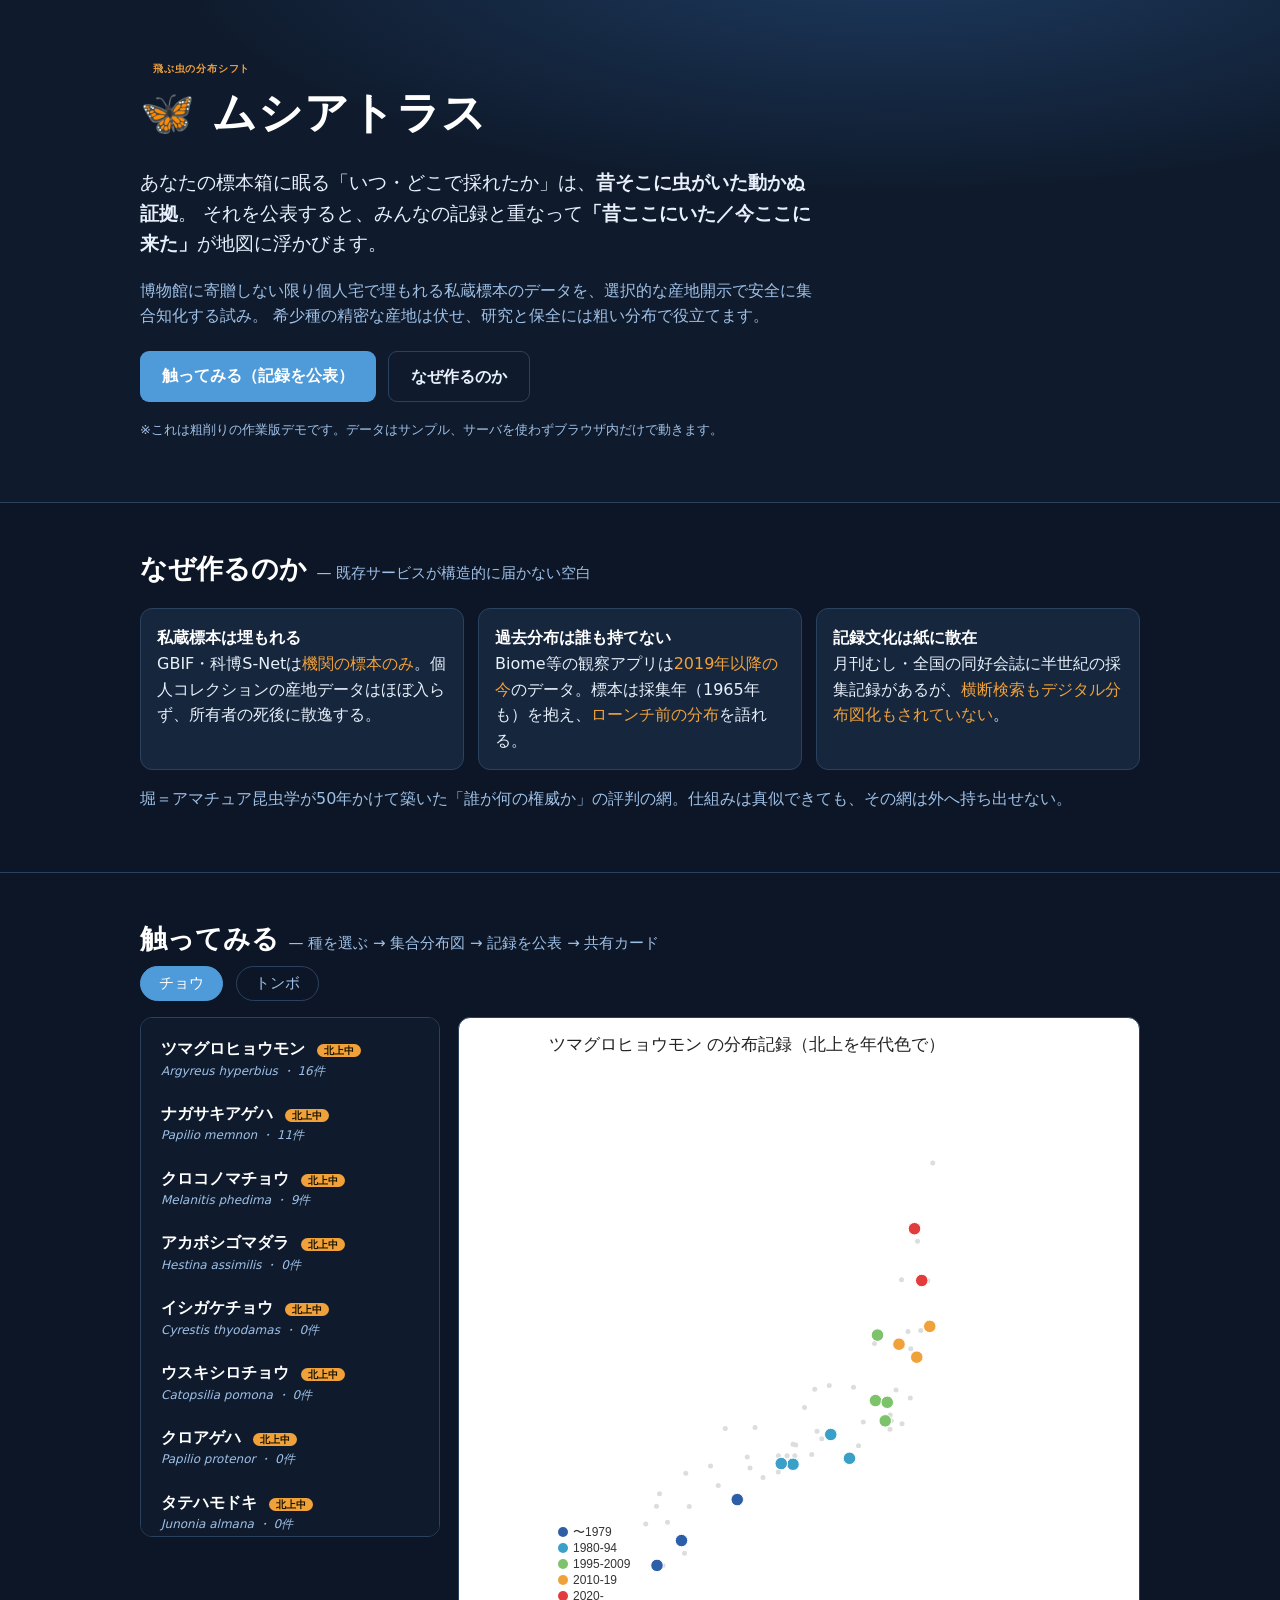
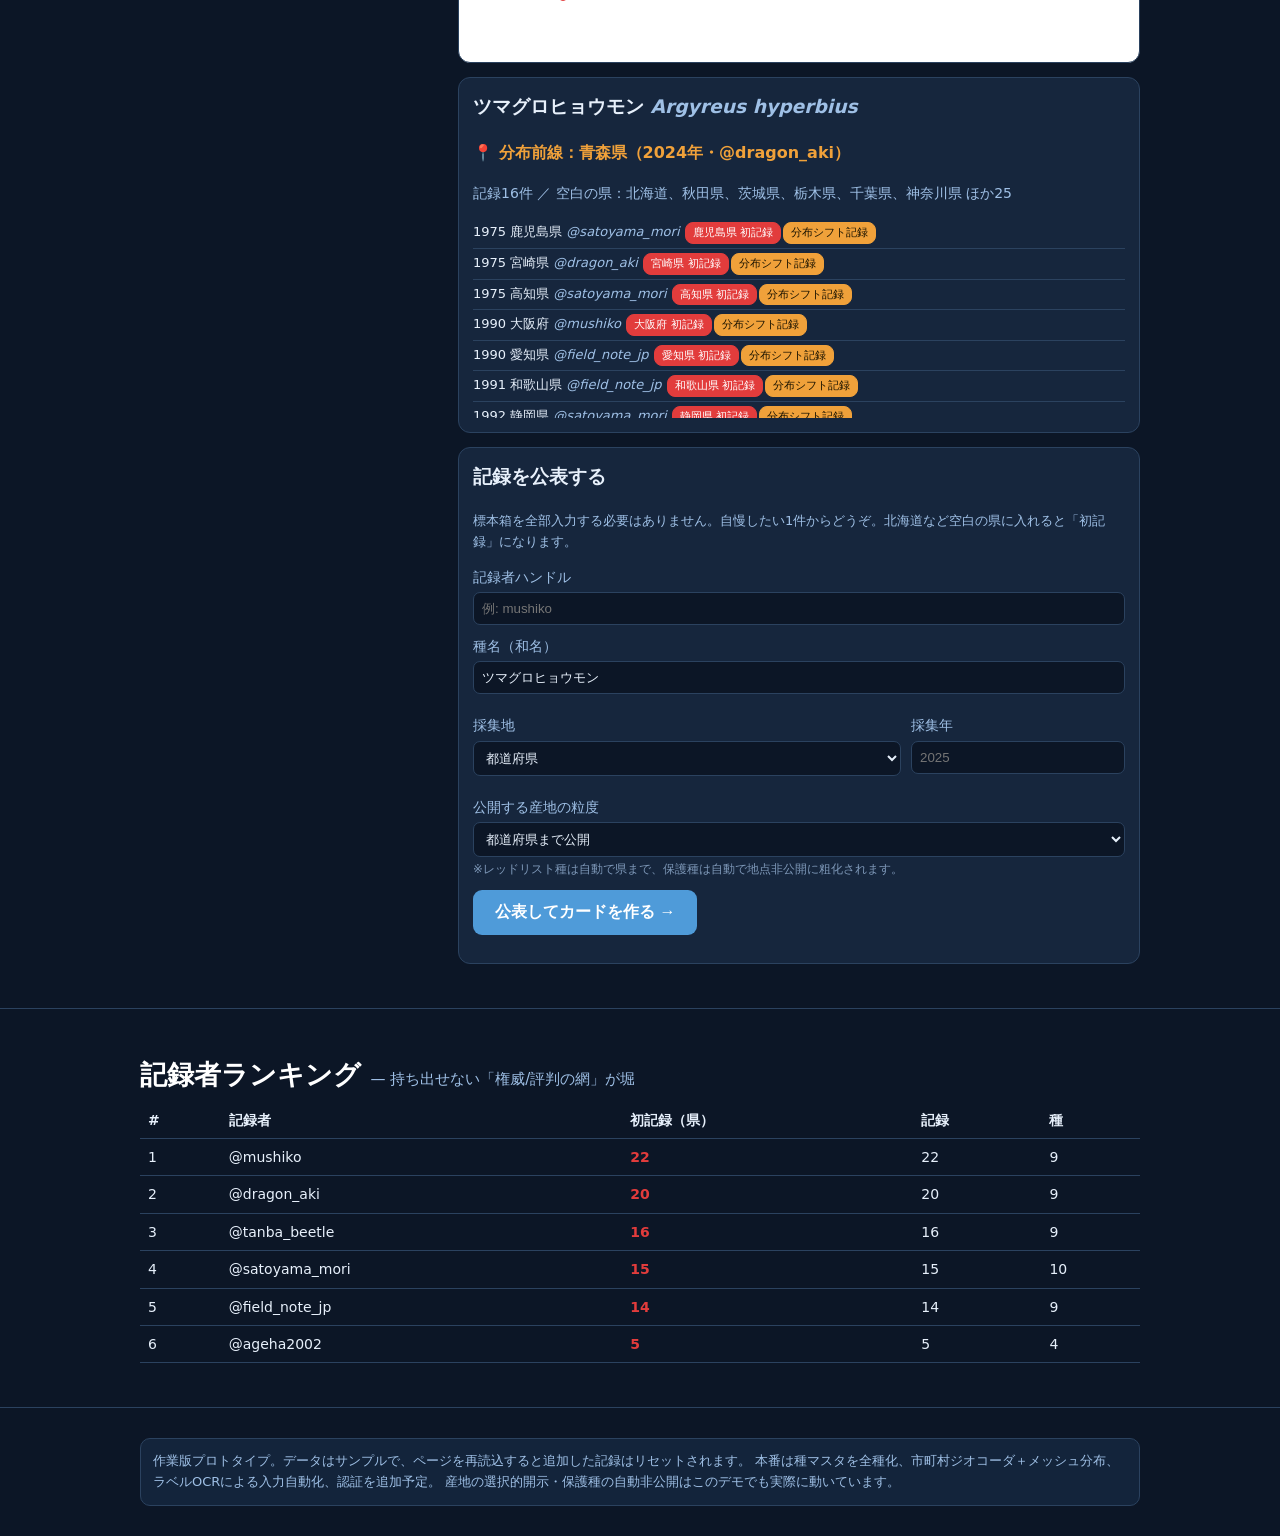
==== index.html @ 9e551f3e "ムシアトラス LP（蝶・トンボ分布シフト集合知）" ====
<!doctype html>
<html lang="ja">
<head>
<meta charset="utf-8">
<meta name="viewport" content="width=device-width, initial-scale=1">
<title>ムシアトラス｜蝶・トンボの分布記録を集合知化（昔ここにいた／今ここに来た）</title>
<meta name="description" content="蝶・トンボの採集記録を公表すると集合分布図に積み上がり「昔ここにいた／今ここに来た」が見える。私蔵標本のダークデータを、産地の選択的開示で安全に集合知化。希少種の精密産地は秘匿、公開は粗座標。">
<meta name="robots" content="index,follow">
<meta name="theme-color" content="#0c1626">

<!-- ▼ デプロイ先URL。GitHub Pages のリポジトリ名に合わせて1か所だけ直す -->
<link rel="canonical" href="https://sato12307.github.io/mushi-atlas/">

<!-- Open Graph（共有カード拡散時のリッチプレビュー＝成長ループの要） -->
<meta property="og:type" content="website">
<meta property="og:locale" content="ja_JP">
<meta property="og:site_name" content="ムシアトラス">
<meta property="og:title" content="ムシアトラス｜あなたの標本が、昔ここにいた証拠になる">
<meta property="og:description" content="蝶・トンボの採集記録を公表→集合分布図に「昔いた／今いる」が見える。私蔵標本のダークデータを選択的産地開示で集合知化。">
<meta property="og:url" content="https://sato12307.github.io/mushi-atlas/">
<meta property="og:image" content="https://sato12307.github.io/mushi-atlas/og.png">
<meta property="og:image:width" content="1200">
<meta property="og:image:height" content="630">

<!-- Twitter Card -->
<meta name="twitter:card" content="summary_large_image">
<meta name="twitter:title" content="ムシアトラス｜あなたの標本が、昔ここにいた証拠になる">
<meta name="twitter:description" content="蝶・トンボの採集記録を公表→集合分布図に「昔いた／今いる」が見える。私蔵標本のダークデータを集合知化。">
<meta name="twitter:image" content="https://sato12307.github.io/mushi-atlas/og.png">

<!-- 構造化データ：WebApplication ＋ Dataset（Google Dataset Search 流入用） -->
<script type="application/ld+json">
{
  "@context": "https://schema.org",
  "@graph": [
    {
      "@type": "WebApplication",
      "name": "ムシアトラス",
      "url": "https://sato12307.github.io/mushi-atlas/",
      "applicationCategory": "EducationalApplication",
      "operatingSystem": "Web",
      "inLanguage": "ja",
      "description": "蝶・トンボの採集記録を公表し集合分布図として集合知化するプラットフォーム。産地の選択的開示に対応。",
      "offers": { "@type": "Offer", "price": "0", "priceCurrency": "JPY" }
    },
    {
      "@type": "Dataset",
      "name": "日本の蝶・トンボ 分布記録（市民・コレクター由来）",
      "description": "アマチュア採集者・コレクターが公表した蝶・トンボの産地付き分布記録。気候変動による分布北上の経年変化を含む。希少種の精密産地は非公開。",
      "keywords": ["昆虫", "蝶", "トンボ", "標本", "分布記録", "生物多様性", "分布北上", "採集記録"],
      "inLanguage": "ja",
      "license": "https://creativecommons.org/licenses/by/4.0/",
      "isAccessibleForFree": true,
      "spatialCoverage": { "@type": "Place", "name": "日本" },
      "creator": { "@type": "Organization", "name": "ムシアトラス" }
    }
  ]
}
</script>

<link rel="stylesheet" href="style.css">
</head>
<body>

<header class="hero">
  <div class="wrap">
    <div class="tag">飛ぶ虫の分布シフト</div>
    <h1>🦋 ムシアトラス</h1>
    <p class="lead">あなたの標本箱に眠る「いつ・どこで採れたか」は、<b>昔そこに虫がいた動かぬ証拠</b>。
       それを公表すると、みんなの記録と重なって<b>「昔ここにいた／今ここに来た」</b>が地図に浮かびます。</p>
    <p class="sub">博物館に寄贈しない限り個人宅で埋もれる私蔵標本のデータを、選択的な産地開示で安全に集合知化する試み。
       希少種の精密な産地は伏せ、研究と保全には粗い分布で役立てます。</p>
    <div class="cta-row">
      <a class="btn" href="#demo">触ってみる（記録を公表）</a>
      <a class="btn ghost" href="#why">なぜ作るのか</a>
    </div>
    <p class="sub" style="margin-top:18px;font-size:13px">※これは粗削りの作業版デモです。データはサンプル、サーバを使わずブラウザ内だけで動きます。</p>
  </div>
</header>

<section id="why">
  <div class="wrap">
    <h2>なぜ作るのか <span class="small">— 既存サービスが構造的に届かない空白</span></h2>
    <div class="cols3">
      <div class="pcard"><b>私蔵標本は埋もれる</b><br>
        GBIF・科博S-Netは<span class="em">機関の標本のみ</span>。個人コレクションの産地データはほぼ入らず、所有者の死後に散逸する。</div>
      <div class="pcard"><b>過去分布は誰も持てない</b><br>
        Biome等の観察アプリは<span class="em">2019年以降の今</span>のデータ。標本は採集年（1965年も）を抱え、<span class="em">ローンチ前の分布</span>を語れる。</div>
      <div class="pcard"><b>記録文化は紙に散在</b><br>
        月刊むし・全国の同好会誌に半世紀の採集記録があるが、<span class="em">横断検索もデジタル分布図化もされていない</span>。</div>
    </div>
    <p class="muted" style="margin-top:16px">堀＝アマチュア昆虫学が50年かけて築いた「誰が何の権威か」の評判の網。仕組みは真似できても、その網は外へ持ち出せない。</p>
  </div>
</section>

<section id="demo">
  <div class="wrap">
    <h2>触ってみる <span class="small">— 種を選ぶ → 集合分布図 → 記録を公表 → 共有カード</span></h2>
    <div class="tabs">
      <button data-g="butterfly" class="on">チョウ</button>
      <button data-g="dragonfly">トンボ</button>
    </div>
    <div class="demo">
      <div class="splist" id="splist"></div>
      <div>
        <div class="mapwrap"><canvas id="map" width="520" height="620"></canvas></div>
        <div class="panel" id="sidepanel"></div>

        <div class="panel">
          <h3 style="margin-top:0">記録を公表する</h3>
          <p class="muted" style="font-size:13px;margin-top:0">標本箱を全部入力する必要はありません。自慢したい1件からどうぞ。北海道など空白の県に入れると「初記録」になります。</p>
          <form class="form" id="pubform">
            <label>記録者ハンドル<input id="f_handle" placeholder="例: mushiko" required></label>
            <label>種名（和名）<input id="f_species" list="f_specieslist" placeholder="種を選択"><datalist id="f_specieslist"></datalist></label>
            <div class="row">
              <label style="flex:2">採集地<select id="f_pref"></select></label>
              <label style="flex:1">採集年<input id="f_year" type="number" placeholder="2025"></label>
            </div>
            <label>公開する産地の粒度
              <select id="f_disc">
                <option value="city">市町村まで公開</option>
                <option value="pref" selected>都道府県まで公開</option>
                <option value="precise">精密まで公開</option>
                <option value="hidden">地点を公開しない</option>
              </select>
              <small>※レッドリスト種は自動で県まで、保護種は自動で地点非公開に粗化されます。</small>
            </label>
            <button class="btn" type="submit">公表してカードを作る →</button>
          </form>
          <div id="cardout"></div>
        </div>
      </div>
    </div>
  </div>
</section>

<section>
  <div class="wrap">
    <h2>記録者ランキング <span class="small">— 持ち出せない「権威/評判の網」が堀</span></h2>
    <table id="leaders"><thead><tr><th>#</th><th>記録者</th><th>初記録（県）</th><th>記録</th><th>種</th></tr></thead><tbody></tbody></table>
  </div>
</section>

<footer>
  <div class="wrap">
    <div class="note">作業版プロトタイプ。データはサンプルで、ページを再読込すると追加した記録はリセットされます。
      本番は種マスタを全種化、市町村ジオコーダ＋メッシュ分布、ラベルOCRによる入力自動化、認証を追加予定。
      産地の選択的開示・保護種の自動非公開はこのデモでも実際に動いています。</div>
  </div>
</footer>

<script src="data.js"></script>
<script src="app.js"></script>
</body>
</html>
---- style.css ----
:root{--bg:#0c1626;--bg2:#0f1b2d;--panel:#16263d;--line:#2b425f;--ink:#e7f0fb;--mut:#9fc0e6;--accent:#4f9bd9;--red:#e23c3c;--shift:#f0a13a;--green:#7cc36b}
*{box-sizing:border-box}
html{scroll-behavior:smooth}
body{margin:0;font-family:"Segoe UI","Yu Gothic UI","Meiryo",system-ui,sans-serif;background:var(--bg);color:var(--ink);line-height:1.6}
a{color:var(--mut)}
.wrap{max-width:1040px;margin:0 auto;padding:0 20px}

/* hero */
.hero{background:radial-gradient(1200px 400px at 70% -10%,#1d3a5f 0%,var(--bg2) 60%);border-bottom:1px solid var(--line);padding:60px 0 48px}
.hero h1{font-size:44px;margin:0 0 6px;color:#fff;letter-spacing:.02em}
.hero .tag{color:var(--shift);font-weight:700;letter-spacing:.08em}
.hero p.lead{font-size:19px;color:var(--ink);max-width:680px}
.hero .sub{color:var(--mut);max-width:680px}
.cta-row{margin-top:22px;display:flex;gap:12px;flex-wrap:wrap}
.btn{display:inline-block;background:var(--accent);color:#fff;padding:12px 22px;border-radius:9px;border:0;font-size:16px;cursor:pointer;text-decoration:none;font-weight:600}
.btn:hover{background:#5fb0f0}
.btn.ghost{background:transparent;border:1px solid var(--line);color:var(--ink)}

section{padding:44px 0;border-bottom:1px solid var(--line)}
h2{font-size:27px;color:#fff;margin:0 0 6px}
h2 .small{font-size:15px;color:var(--mut);font-weight:400}
.muted{color:var(--mut)}
.gaku{font-style:italic;color:var(--mut)}

/* problem cards */
.cols3{display:grid;grid-template-columns:repeat(3,1fr);gap:14px;margin-top:18px}
@media(max-width:760px){.cols3{grid-template-columns:1fr}}
.pcard{background:var(--panel);border:1px solid var(--line);border-radius:12px;padding:16px}
.pcard b{color:#fff}
.pcard .em{color:var(--shift)}

/* demo */
.tabs{margin:6px 0 16px}
.tabs button{background:transparent;border:1px solid var(--line);color:var(--mut);padding:7px 18px;border-radius:20px;margin-right:8px;cursor:pointer;font-size:15px}
.tabs button.on{background:var(--accent);color:#fff;border-color:var(--accent)}
.demo{display:grid;grid-template-columns:300px 1fr;gap:18px}
@media(max-width:860px){.demo{grid-template-columns:1fr}}
.splist{max-height:520px;overflow:auto;border:1px solid var(--line);border-radius:12px;padding:8px;background:var(--bg2)}
.sp{padding:9px 11px;border-radius:9px;cursor:pointer;border:1px solid transparent}
.sp:hover{background:#13243b}
.sp.on{background:#1d3a5a;border-color:var(--accent)}
.sp .n{color:#fff;font-weight:600}
.sp .g{font-size:12px;color:var(--mut);font-style:italic}
.tag{font-size:10px;padding:1px 7px;border-radius:9px;margin-left:6px}
.tag.shift{background:var(--shift);color:#1a1300}
.tag.red{background:#b13;color:#fff}
.tag.prot{background:#7a1020;color:#fff}
.mapwrap{background:#fff;border:1px solid var(--line);border-radius:12px;padding:8px;text-align:center}
canvas#map{width:100%;max-width:520px;height:auto}
.panel{background:var(--panel);border:1px solid var(--line);border-radius:12px;padding:14px;margin-top:14px}
.frontier{color:var(--shift);font-weight:600}
.gap{color:var(--mut);font-size:14px}
.reclist{max-height:200px;overflow:auto;font-size:13px;margin-top:8px}
.reclist div{padding:3px 0;border-bottom:1px solid var(--line)}
.badge{display:inline-block;background:#1d3a5a;border:1px solid var(--line);color:var(--mut);font-size:11px;padding:1px 7px;border-radius:8px;margin:1px}
.badge.first{background:var(--red);color:#fff;border-color:var(--red)}
.badge.shift{background:var(--shift);color:#1a1300;border-color:var(--shift)}

/* form */
.form label{display:block;margin:10px 0;font-size:14px;color:var(--mut)}
.form input,.form select{display:block;width:100%;margin-top:4px;padding:8px;background:#0c1626;border:1px solid var(--line);border-radius:7px;color:var(--ink)}
.form .row{display:flex;gap:10px}
.form small{color:#7e98b8}
#cardout{margin-top:14px;text-align:center}
#cardout canvas{width:100%;max-width:640px;border:1px solid var(--line);border-radius:10px}

/* leaderboard */
table{width:100%;border-collapse:collapse;font-size:14px}
th,td{border-bottom:1px solid var(--line);padding:7px 8px;text-align:left}
.hi{color:var(--red);font-weight:700}
footer{padding:30px 0;color:#6f86a4;font-size:13px}
.note{background:#13243b;border:1px solid var(--line);border-radius:10px;padding:12px;color:var(--mut);font-size:13px}
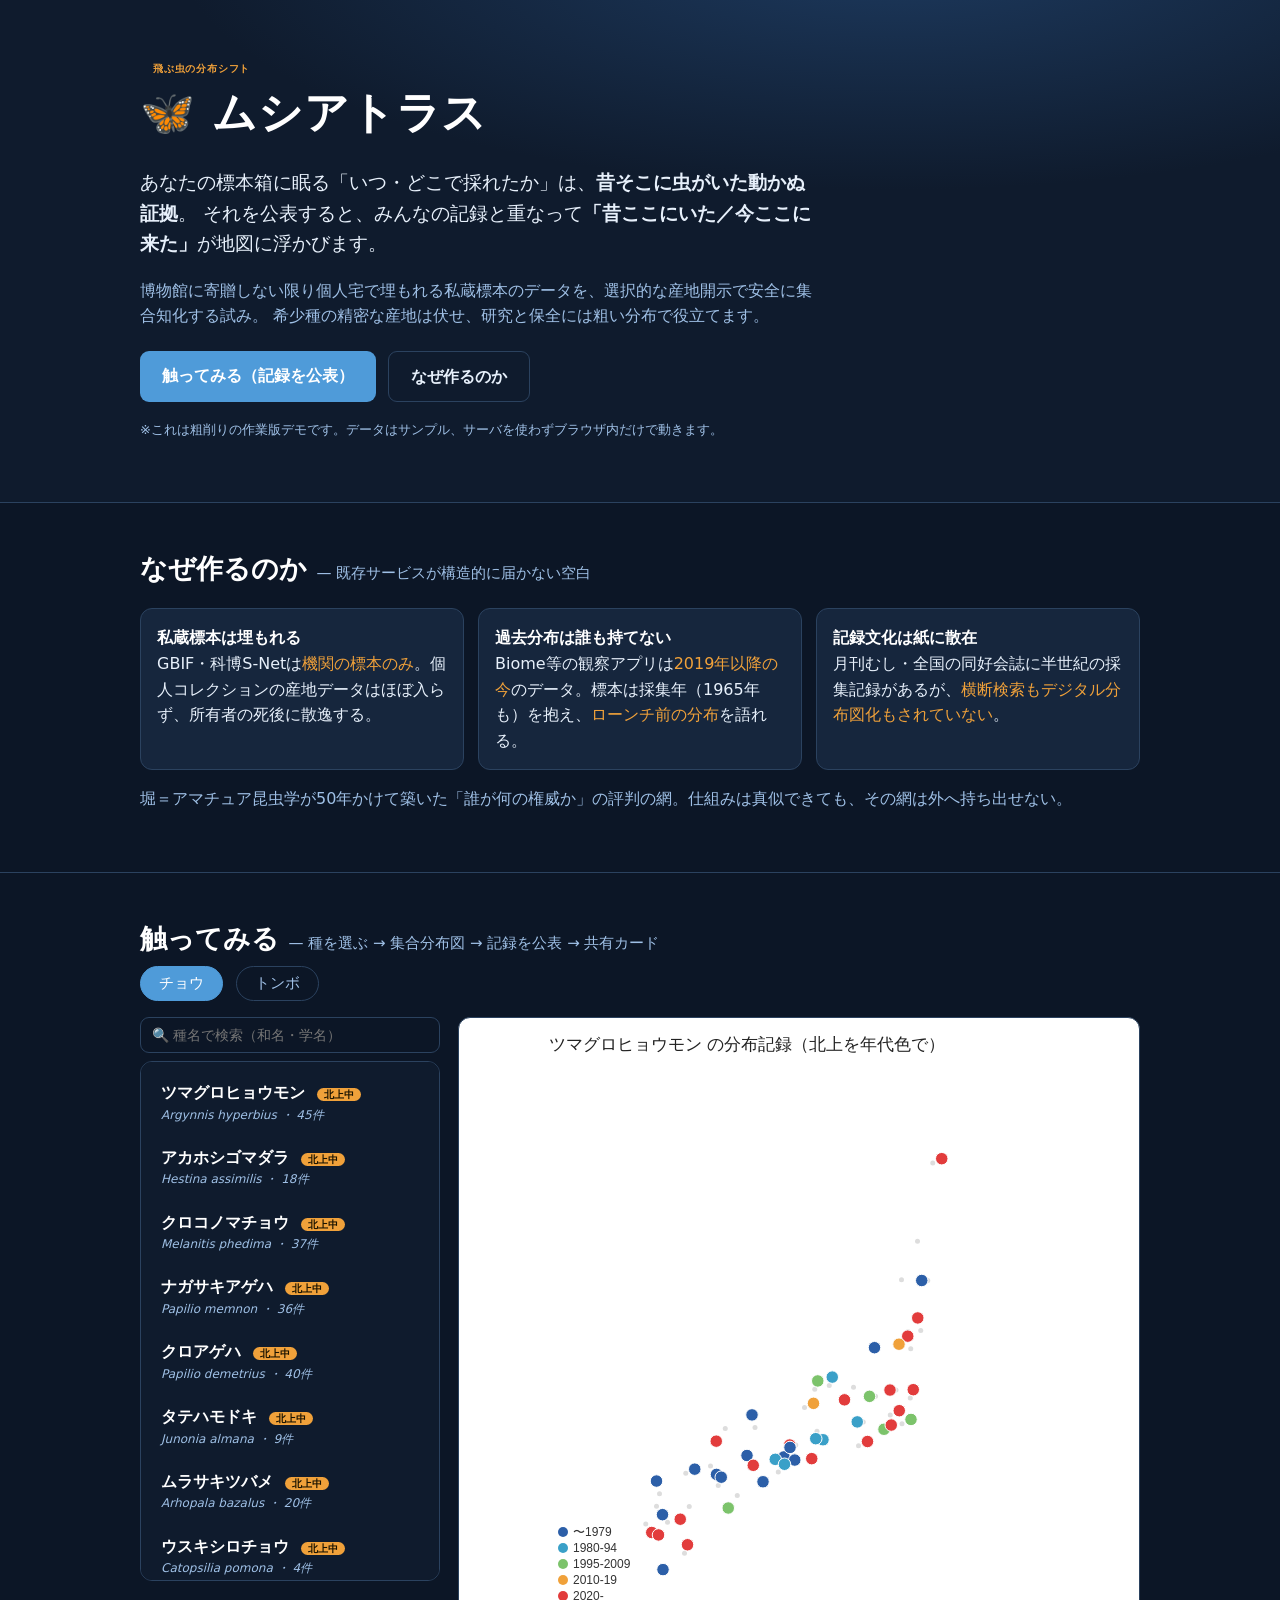
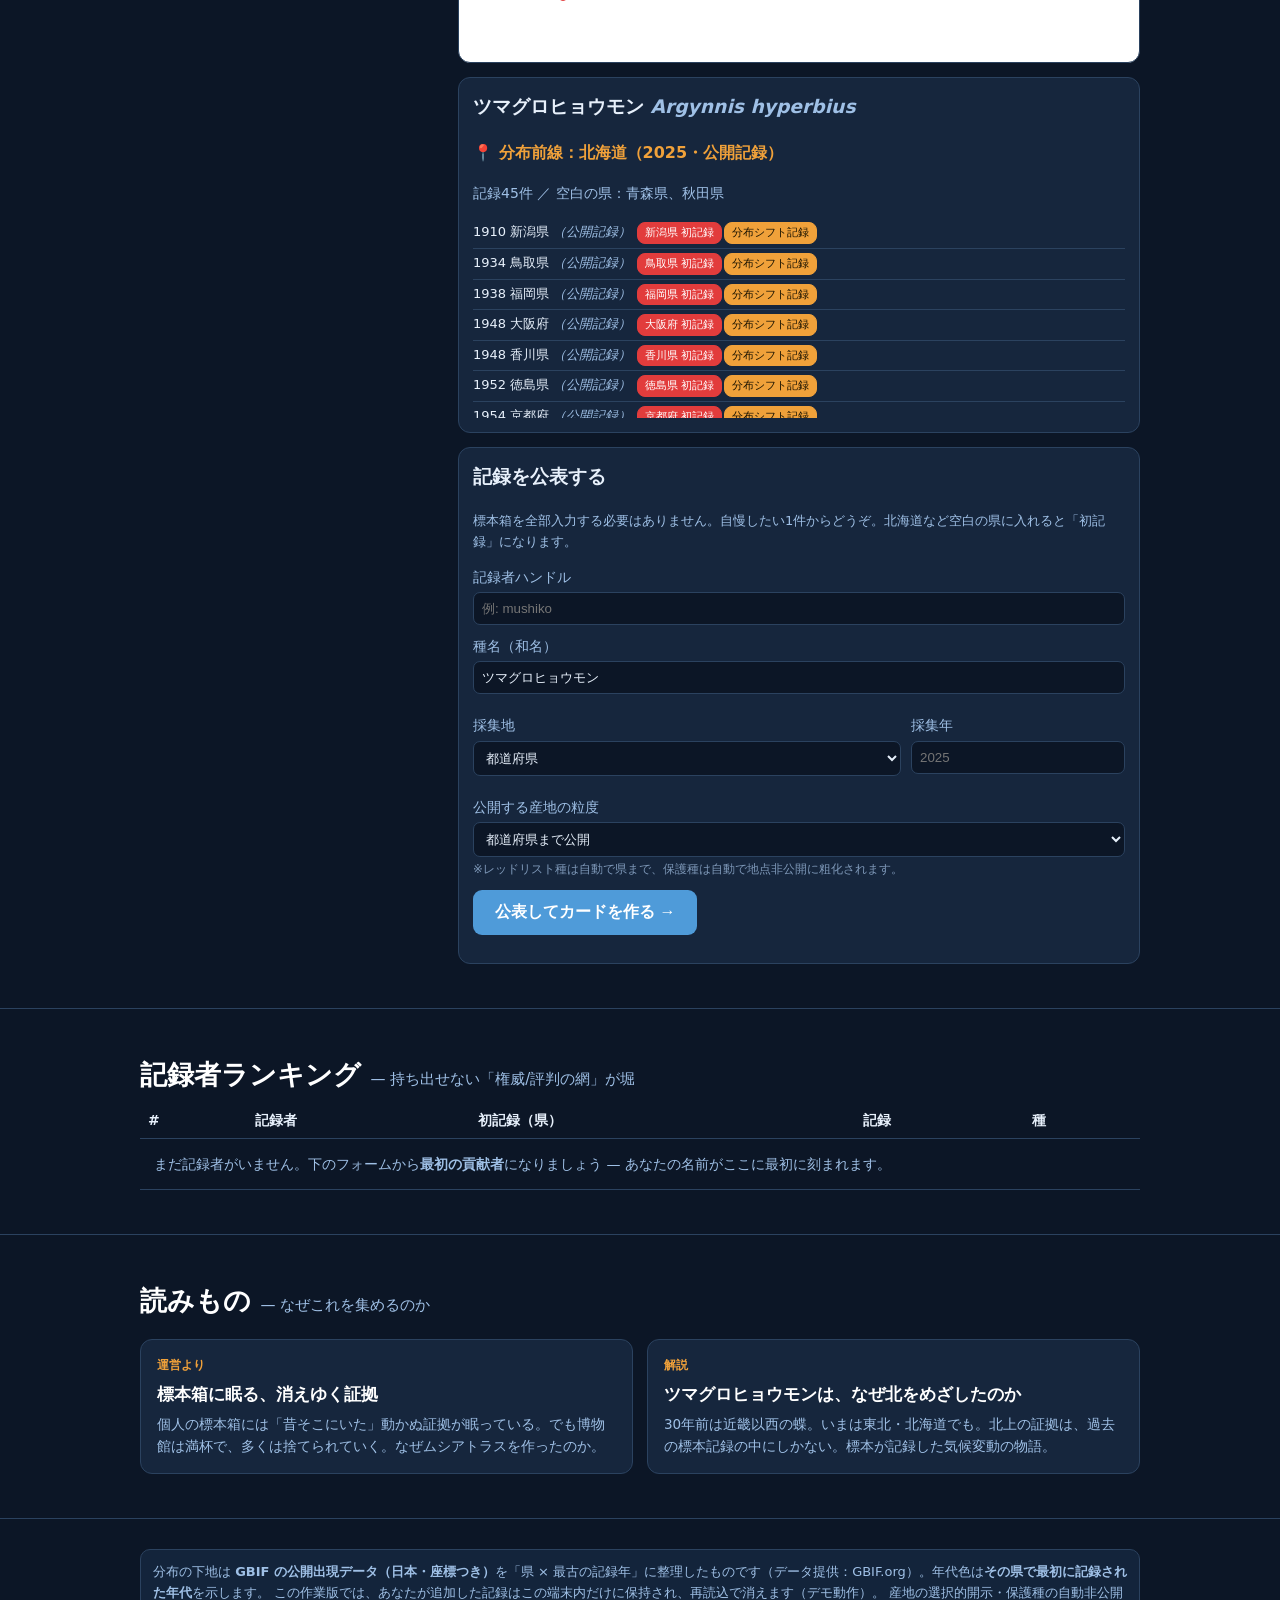
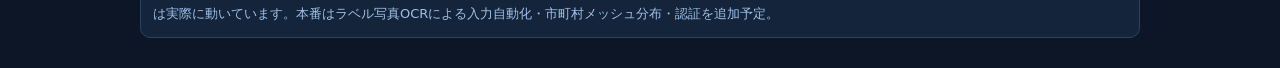
==== commit a75fe71e: "GBIF出現データのベースライン化＋読みもの2本＋種検索・記録者ランキング調整" ====
--- a/index.html
+++ b/index.html
@@ -101,7 +101,10 @@
       <button data-g="dragonfly">トンボ</button>
     </div>
     <div class="demo">
-      <div class="splist" id="splist"></div>
+      <div>
+        <input id="spsearch" class="spsearch" placeholder="🔍 種名で検索（和名・学名）">
+        <div class="splist" id="splist"></div>
+      </div>
       <div>
         <div class="mapwrap"><canvas id="map" width="520" height="620"></canvas></div>
         <div class="panel" id="sidepanel"></div>
@@ -141,11 +144,29 @@
   </div>
 </section>
 
+<section id="yomimono">
+  <div class="wrap">
+    <h2>読みもの <span class="small">— なぜこれを集めるのか</span></h2>
+    <div class="yomi">
+      <a class="ycard" href="yomimono-dark-data.html">
+        <div class="k">運営より</div>
+        <h3>標本箱に眠る、消えゆく証拠</h3>
+        <p>個人の標本箱には「昔そこにいた」動かぬ証拠が眠っている。でも博物館は満杯で、多くは捨てられていく。なぜムシアトラスを作ったのか。</p>
+      </a>
+      <a class="ycard" href="yomimono-tsumaguro.html">
+        <div class="k">解説</div>
+        <h3>ツマグロヒョウモンは、なぜ北をめざしたのか</h3>
+        <p>30年前は近畿以西の蝶。いまは東北・北海道でも。北上の証拠は、過去の標本記録の中にしかない。標本が記録した気候変動の物語。</p>
+      </a>
+    </div>
+  </div>
+</section>
+
 <footer>
   <div class="wrap">
-    <div class="note">作業版プロトタイプ。データはサンプルで、ページを再読込すると追加した記録はリセットされます。
-      本番は種マスタを全種化、市町村ジオコーダ＋メッシュ分布、ラベルOCRによる入力自動化、認証を追加予定。
-      産地の選択的開示・保護種の自動非公開はこのデモでも実際に動いています。</div>
+    <div class="note">分布の下地は <b>GBIF の公開出現データ（日本・座標つき）</b>を「県 × 最古の記録年」に整理したものです（データ提供：GBIF.org）。年代色は<b>その県で最初に記録された年代</b>を示します。
+      この作業版では、あなたが追加した記録はこの端末内だけに保持され、再読込で消えます（デモ動作）。
+      産地の選択的開示・保護種の自動非公開は実際に動いています。本番はラベル写真OCRによる入力自動化・市町村メッシュ分布・認証を追加予定。</div>
   </div>
 </footer>
 
--- a/style.css
+++ b/style.css
@@ -70,3 +70,28 @@
 .hi{color:var(--red);font-weight:700}
 footer{padding:30px 0;color:#6f86a4;font-size:13px}
 .note{background:#13243b;border:1px solid var(--line);border-radius:10px;padding:12px;color:var(--mut);font-size:13px}
+
+/* ---- 読みもの（記事ページ）---- */
+.topbar{background:var(--bg2);border-bottom:1px solid var(--line);padding:12px 0}
+.topbar a{color:var(--mut);text-decoration:none;font-size:14px}
+.topbar a:hover{color:#fff}
+.article{max-width:720px;margin:0 auto;padding:34px 20px 10px}
+.article .kicker{color:var(--shift);font-weight:700;letter-spacing:.08em;font-size:13px}
+.article h1{font-size:32px;line-height:1.35;color:#fff;margin:8px 0 10px}
+.article .meta{color:#6f86a4;font-size:13px;margin-bottom:24px;border-bottom:1px solid var(--line);padding-bottom:16px}
+.article h2{font-size:21px;color:#fff;margin:30px 0 8px;border:0}
+.article p{font-size:16.5px;color:#dbe6f3;margin:14px 0}
+.article blockquote{margin:18px 0;padding:12px 18px;border-left:3px solid var(--shift);background:#13243b;color:#e7f0fb}
+.article .lead{font-size:18px;color:#fff}
+.article .cta{background:var(--panel);border:1px solid var(--line);border-radius:12px;padding:18px;margin:28px 0}
+.article .cta a.btn{margin-top:8px}
+.article .src{color:#6f86a4;font-size:12.5px;margin-top:8px}
+.yomi{display:grid;grid-template-columns:1fr 1fr;gap:14px;margin-top:16px}
+@media(max-width:680px){.yomi{grid-template-columns:1fr}}
+.ycard{display:block;background:var(--panel);border:1px solid var(--line);border-radius:12px;padding:16px;text-decoration:none;color:var(--ink)}
+.ycard:hover{border-color:var(--accent)}
+.ycard .k{color:var(--shift);font-size:12px;font-weight:700}
+.ycard h3{margin:6px 0;color:#fff;font-size:17px}
+.ycard p{color:var(--mut);font-size:13.5px;margin:0}
+
+.spsearch{width:100%;padding:9px 11px;margin-bottom:8px;background:#0c1626;border:1px solid var(--line);border-radius:9px;color:var(--ink);font-size:14px}
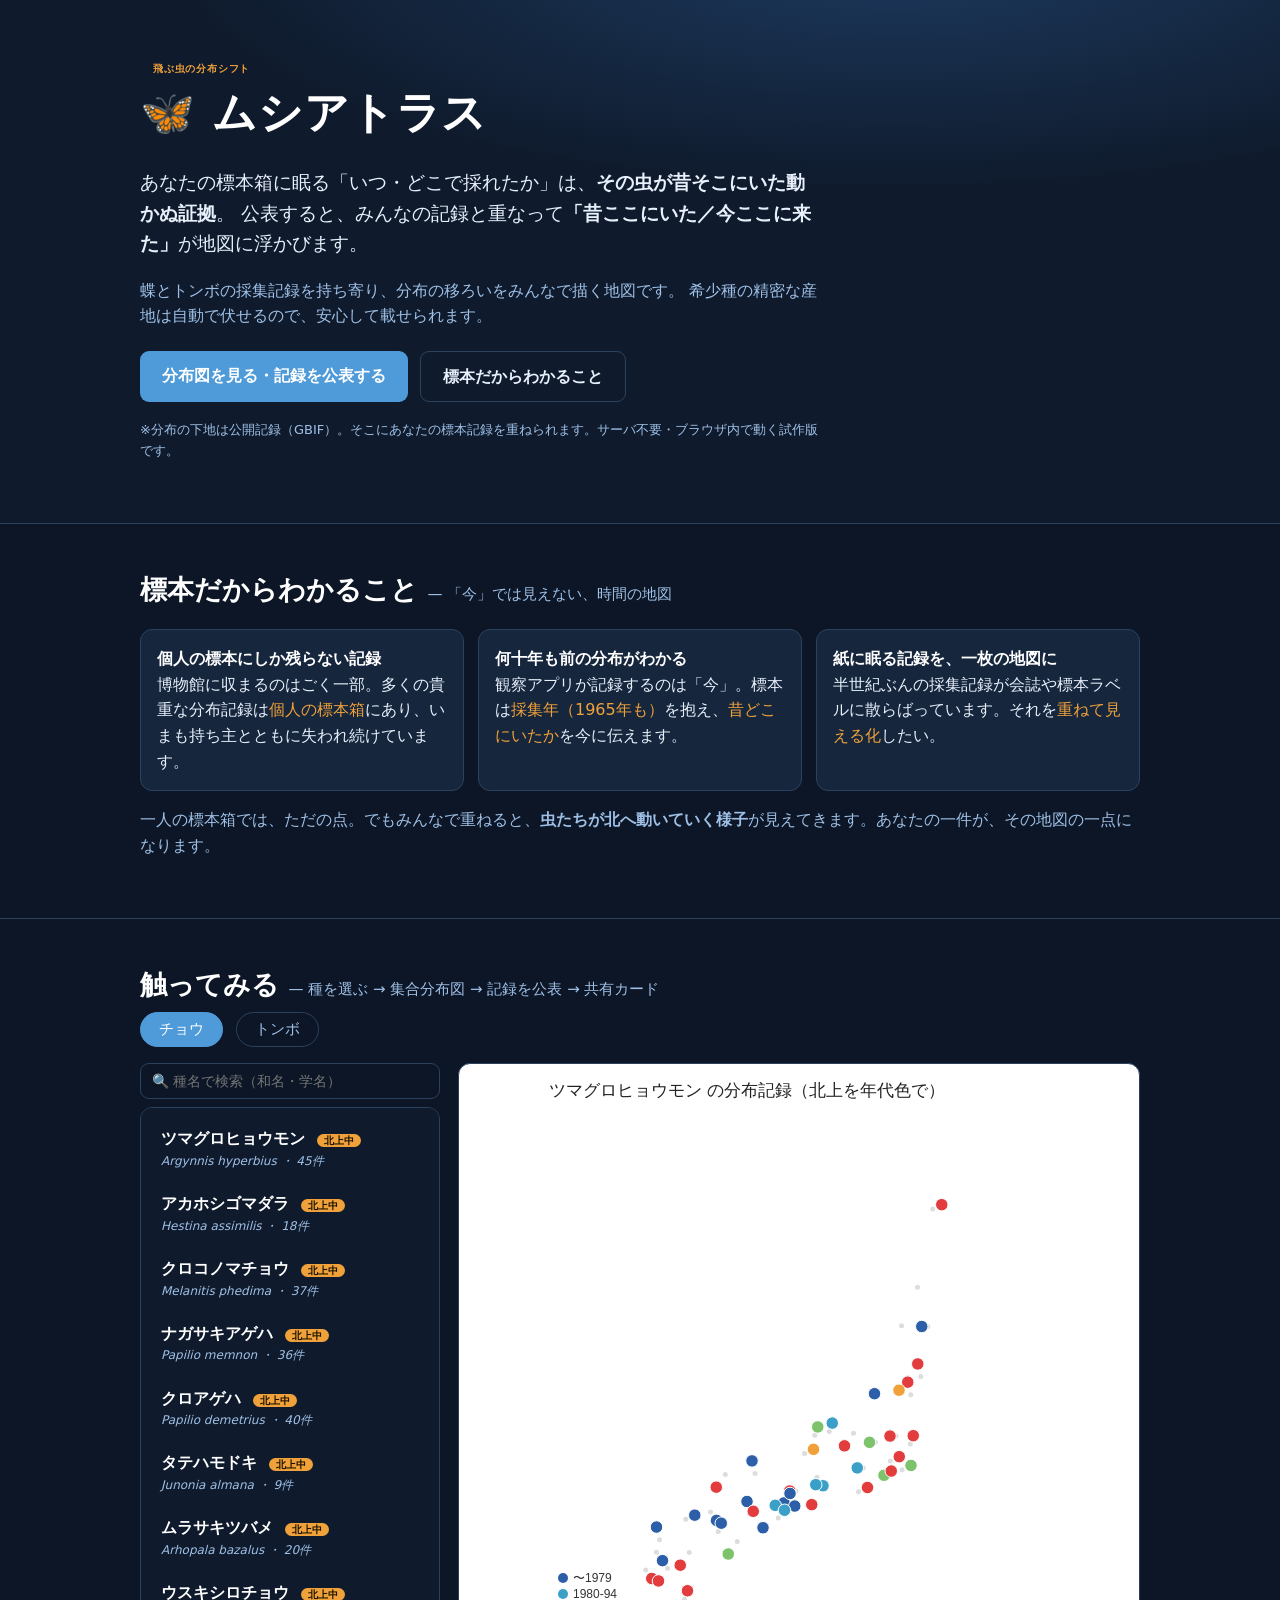
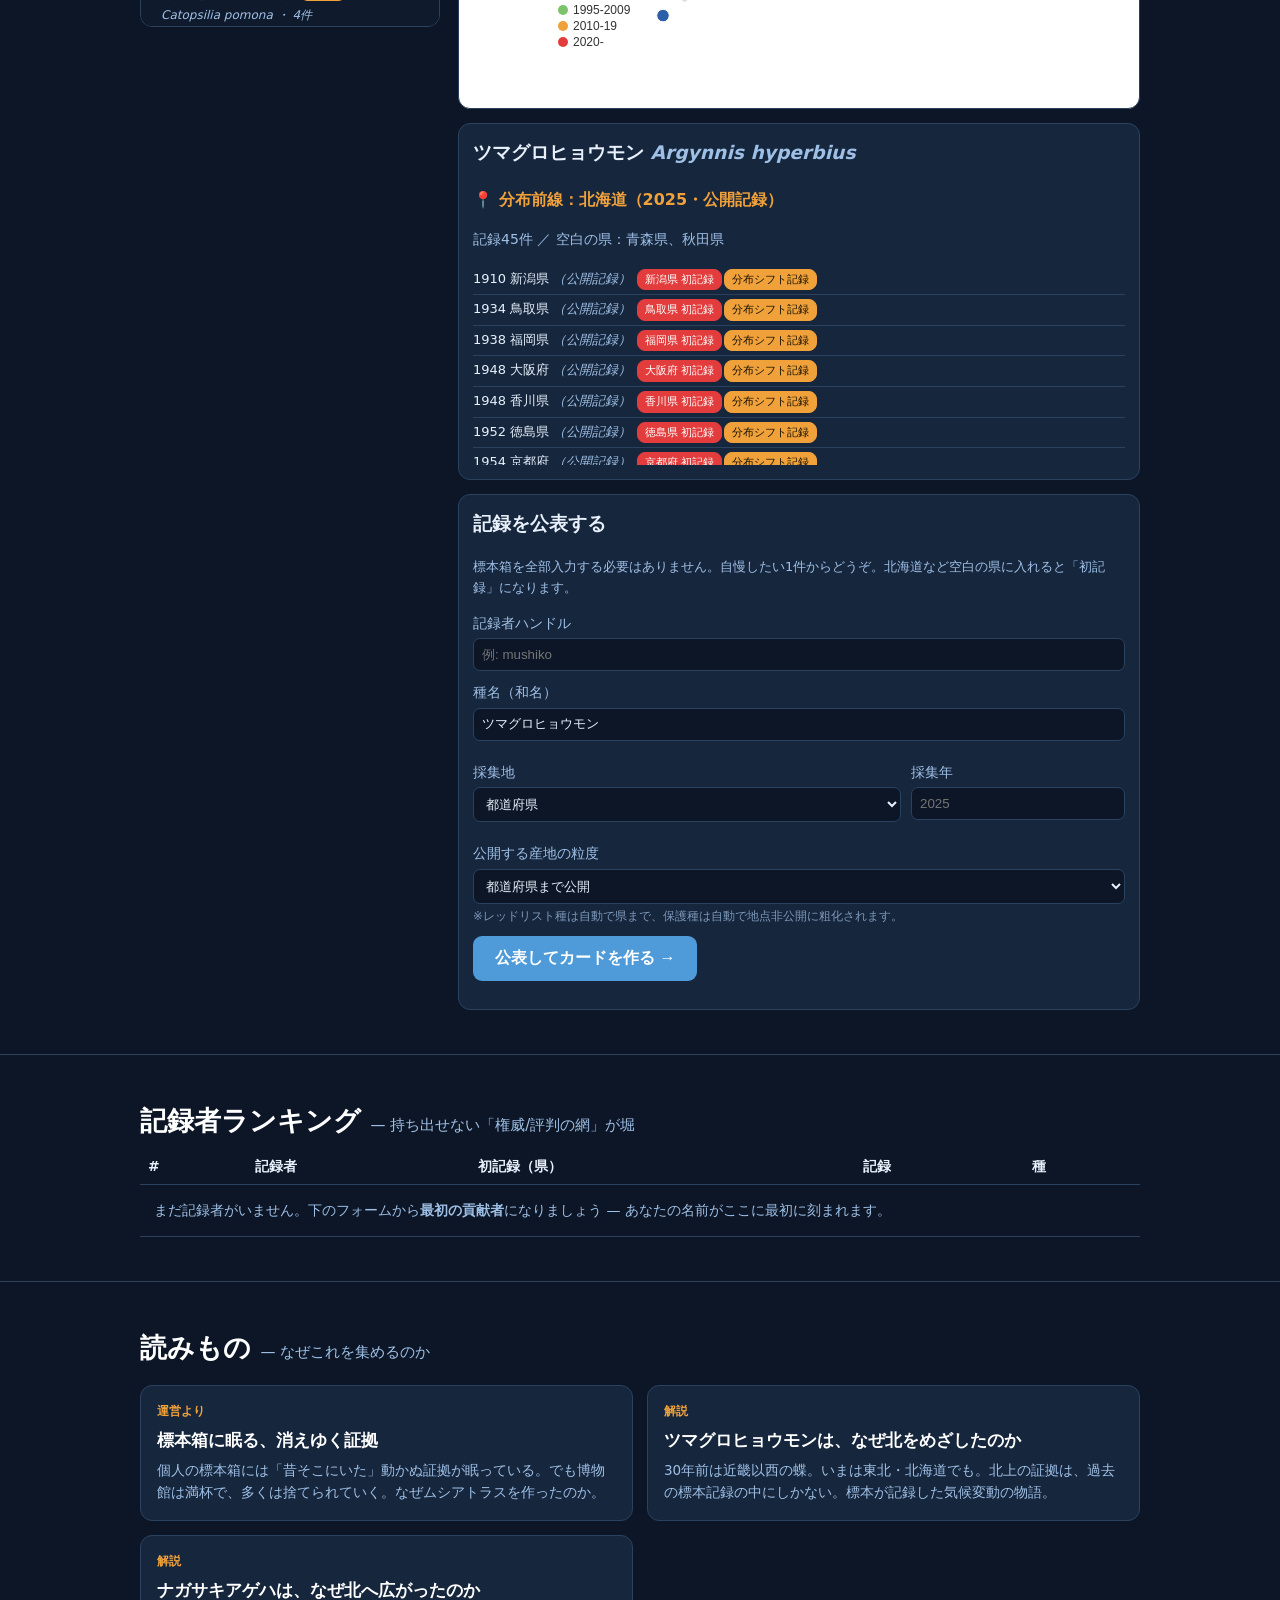
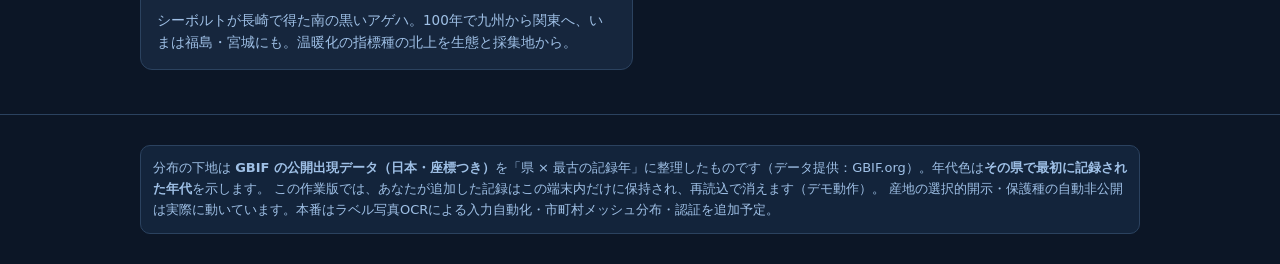
==== commit 4fa41d16: "公開コピーを来訪者向けに刷新（戦略用語を除去）＋ナガサキアゲハ記事追加＋ツマグロ記事を実データで補強" ====
--- a/index.html
+++ b/index.html
@@ -66,30 +66,30 @@
   <div class="wrap">
     <div class="tag">飛ぶ虫の分布シフト</div>
     <h1>🦋 ムシアトラス</h1>
-    <p class="lead">あなたの標本箱に眠る「いつ・どこで採れたか」は、<b>昔そこに虫がいた動かぬ証拠</b>。
-       それを公表すると、みんなの記録と重なって<b>「昔ここにいた／今ここに来た」</b>が地図に浮かびます。</p>
-    <p class="sub">博物館に寄贈しない限り個人宅で埋もれる私蔵標本のデータを、選択的な産地開示で安全に集合知化する試み。
-       希少種の精密な産地は伏せ、研究と保全には粗い分布で役立てます。</p>
+    <p class="lead">あなたの標本箱に眠る「いつ・どこで採れたか」は、<b>その虫が昔そこにいた動かぬ証拠</b>。
+       公表すると、みんなの記録と重なって<b>「昔ここにいた／今ここに来た」</b>が地図に浮かびます。</p>
+    <p class="sub">蝶とトンボの採集記録を持ち寄り、分布の移ろいをみんなで描く地図です。
+       希少種の精密な産地は自動で伏せるので、安心して載せられます。</p>
     <div class="cta-row">
-      <a class="btn" href="#demo">触ってみる（記録を公表）</a>
-      <a class="btn ghost" href="#why">なぜ作るのか</a>
+      <a class="btn" href="#demo">分布図を見る・記録を公表する</a>
+      <a class="btn ghost" href="#why">標本だからわかること</a>
     </div>
-    <p class="sub" style="margin-top:18px;font-size:13px">※これは粗削りの作業版デモです。データはサンプル、サーバを使わずブラウザ内だけで動きます。</p>
+    <p class="sub" style="margin-top:18px;font-size:13px">※分布の下地は公開記録（GBIF）。そこにあなたの標本記録を重ねられます。サーバ不要・ブラウザ内で動く試作版です。</p>
   </div>
 </header>
 
 <section id="why">
   <div class="wrap">
-    <h2>なぜ作るのか <span class="small">— 既存サービスが構造的に届かない空白</span></h2>
+    <h2>標本だからわかること <span class="small">— 「今」では見えない、時間の地図</span></h2>
     <div class="cols3">
-      <div class="pcard"><b>私蔵標本は埋もれる</b><br>
-        GBIF・科博S-Netは<span class="em">機関の標本のみ</span>。個人コレクションの産地データはほぼ入らず、所有者の死後に散逸する。</div>
-      <div class="pcard"><b>過去分布は誰も持てない</b><br>
-        Biome等の観察アプリは<span class="em">2019年以降の今</span>のデータ。標本は採集年（1965年も）を抱え、<span class="em">ローンチ前の分布</span>を語れる。</div>
-      <div class="pcard"><b>記録文化は紙に散在</b><br>
-        月刊むし・全国の同好会誌に半世紀の採集記録があるが、<span class="em">横断検索もデジタル分布図化もされていない</span>。</div>
+      <div class="pcard"><b>個人の標本にしか残らない記録</b><br>
+        博物館に収まるのはごく一部。多くの貴重な分布記録は<span class="em">個人の標本箱</span>にあり、いまも持ち主とともに失われ続けています。</div>
+      <div class="pcard"><b>何十年も前の分布がわかる</b><br>
+        観察アプリが記録するのは「今」。標本は<span class="em">採集年（1965年も）</span>を抱え、<span class="em">昔どこにいたか</span>を今に伝えます。</div>
+      <div class="pcard"><b>紙に眠る記録を、一枚の地図に</b><br>
+        半世紀ぶんの採集記録が会誌や標本ラベルに散らばっています。それを<span class="em">重ねて見える化</span>したい。</div>
     </div>
-    <p class="muted" style="margin-top:16px">堀＝アマチュア昆虫学が50年かけて築いた「誰が何の権威か」の評判の網。仕組みは真似できても、その網は外へ持ち出せない。</p>
+    <p class="muted" style="margin-top:16px">一人の標本箱では、ただの点。でもみんなで重ねると、<b>虫たちが北へ動いていく様子</b>が見えてきます。あなたの一件が、その地図の一点になります。</p>
   </div>
 </section>
 
@@ -158,6 +158,11 @@
         <h3>ツマグロヒョウモンは、なぜ北をめざしたのか</h3>
         <p>30年前は近畿以西の蝶。いまは東北・北海道でも。北上の証拠は、過去の標本記録の中にしかない。標本が記録した気候変動の物語。</p>
       </a>
+      <a class="ycard" href="yomimono-nagasaki.html">
+        <div class="k">解説</div>
+        <h3>ナガサキアゲハは、なぜ北へ広がったのか</h3>
+        <p>シーボルトが長崎で得た南の黒いアゲハ。100年で九州から関東へ、いまは福島・宮城にも。温暖化の指標種の北上を生態と採集地から。</p>
+      </a>
     </div>
   </div>
 </section>
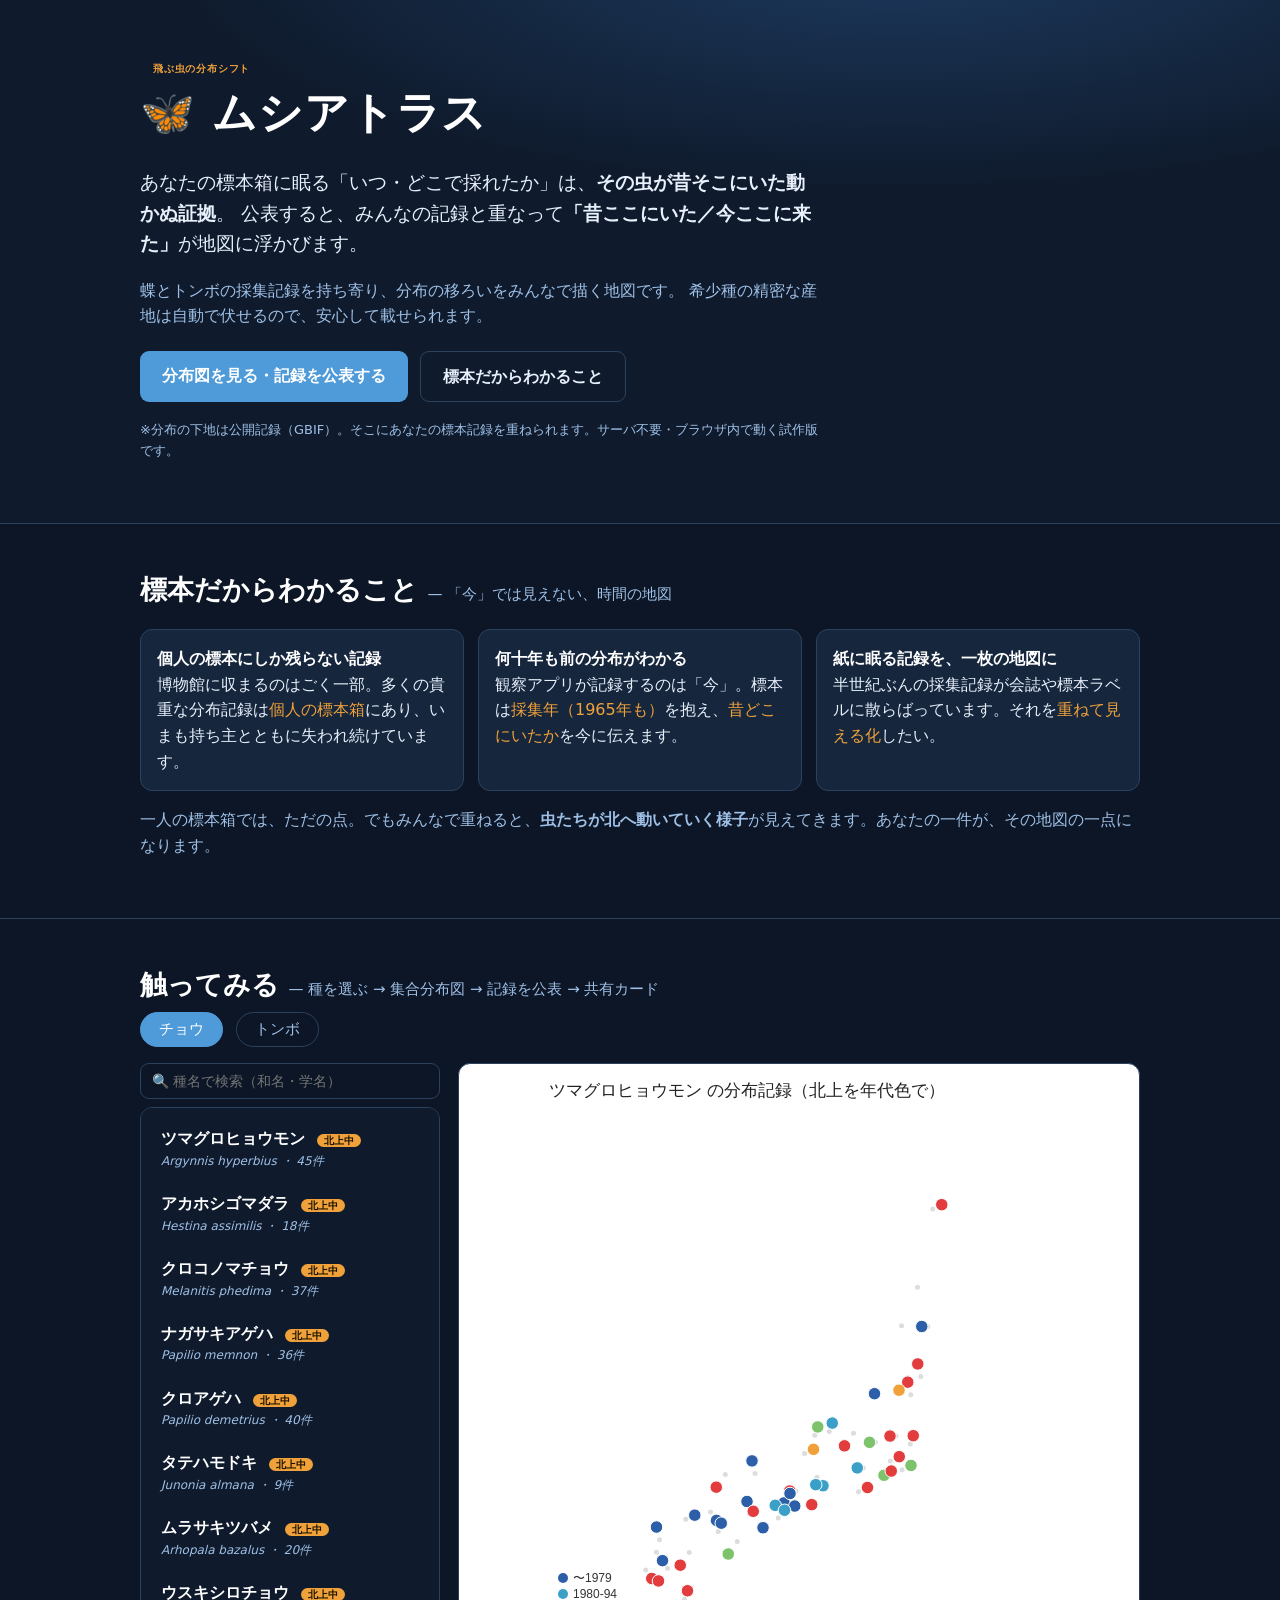
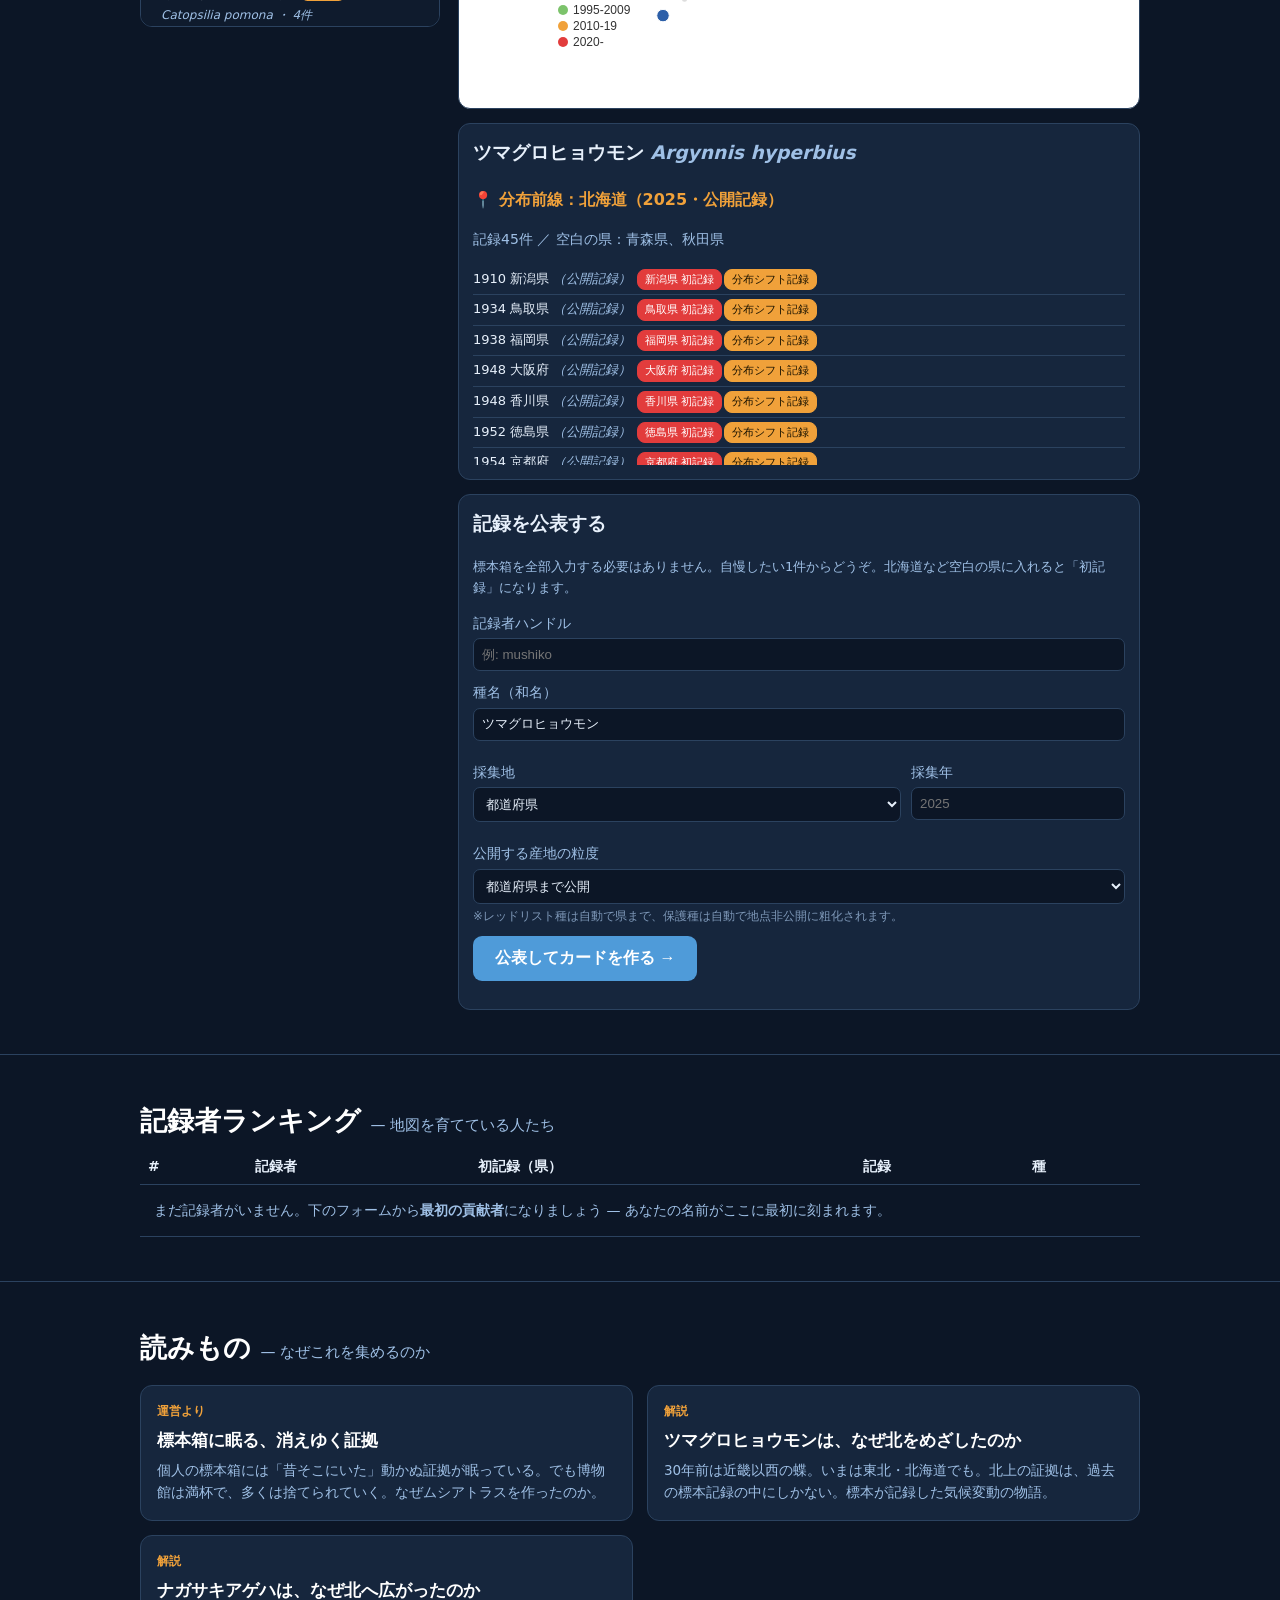
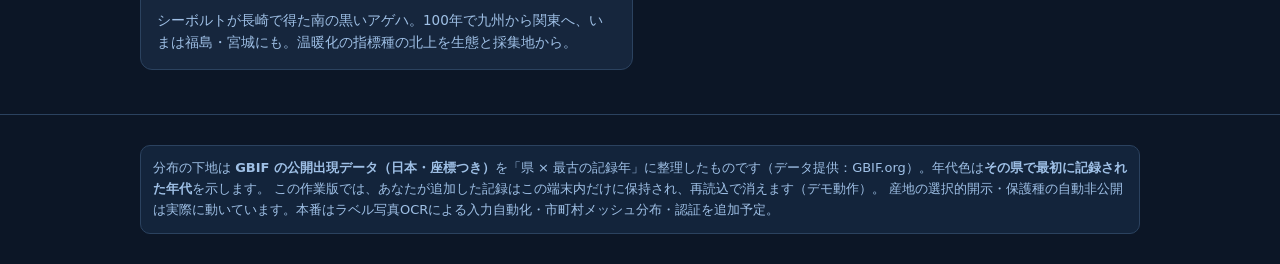
==== commit b82b6fab: "ランキング見出しの戦略用語も来訪者向けに修正" ====
--- a/index.html
+++ b/index.html
@@ -139,7 +139,7 @@
 
 <section>
   <div class="wrap">
-    <h2>記録者ランキング <span class="small">— 持ち出せない「権威/評判の網」が堀</span></h2>
+    <h2>記録者ランキング <span class="small">— 地図を育てている人たち</span></h2>
     <table id="leaders"><thead><tr><th>#</th><th>記録者</th><th>初記録（県）</th><th>記録</th><th>種</th></tr></thead><tbody></tbody></table>
   </div>
 </section>
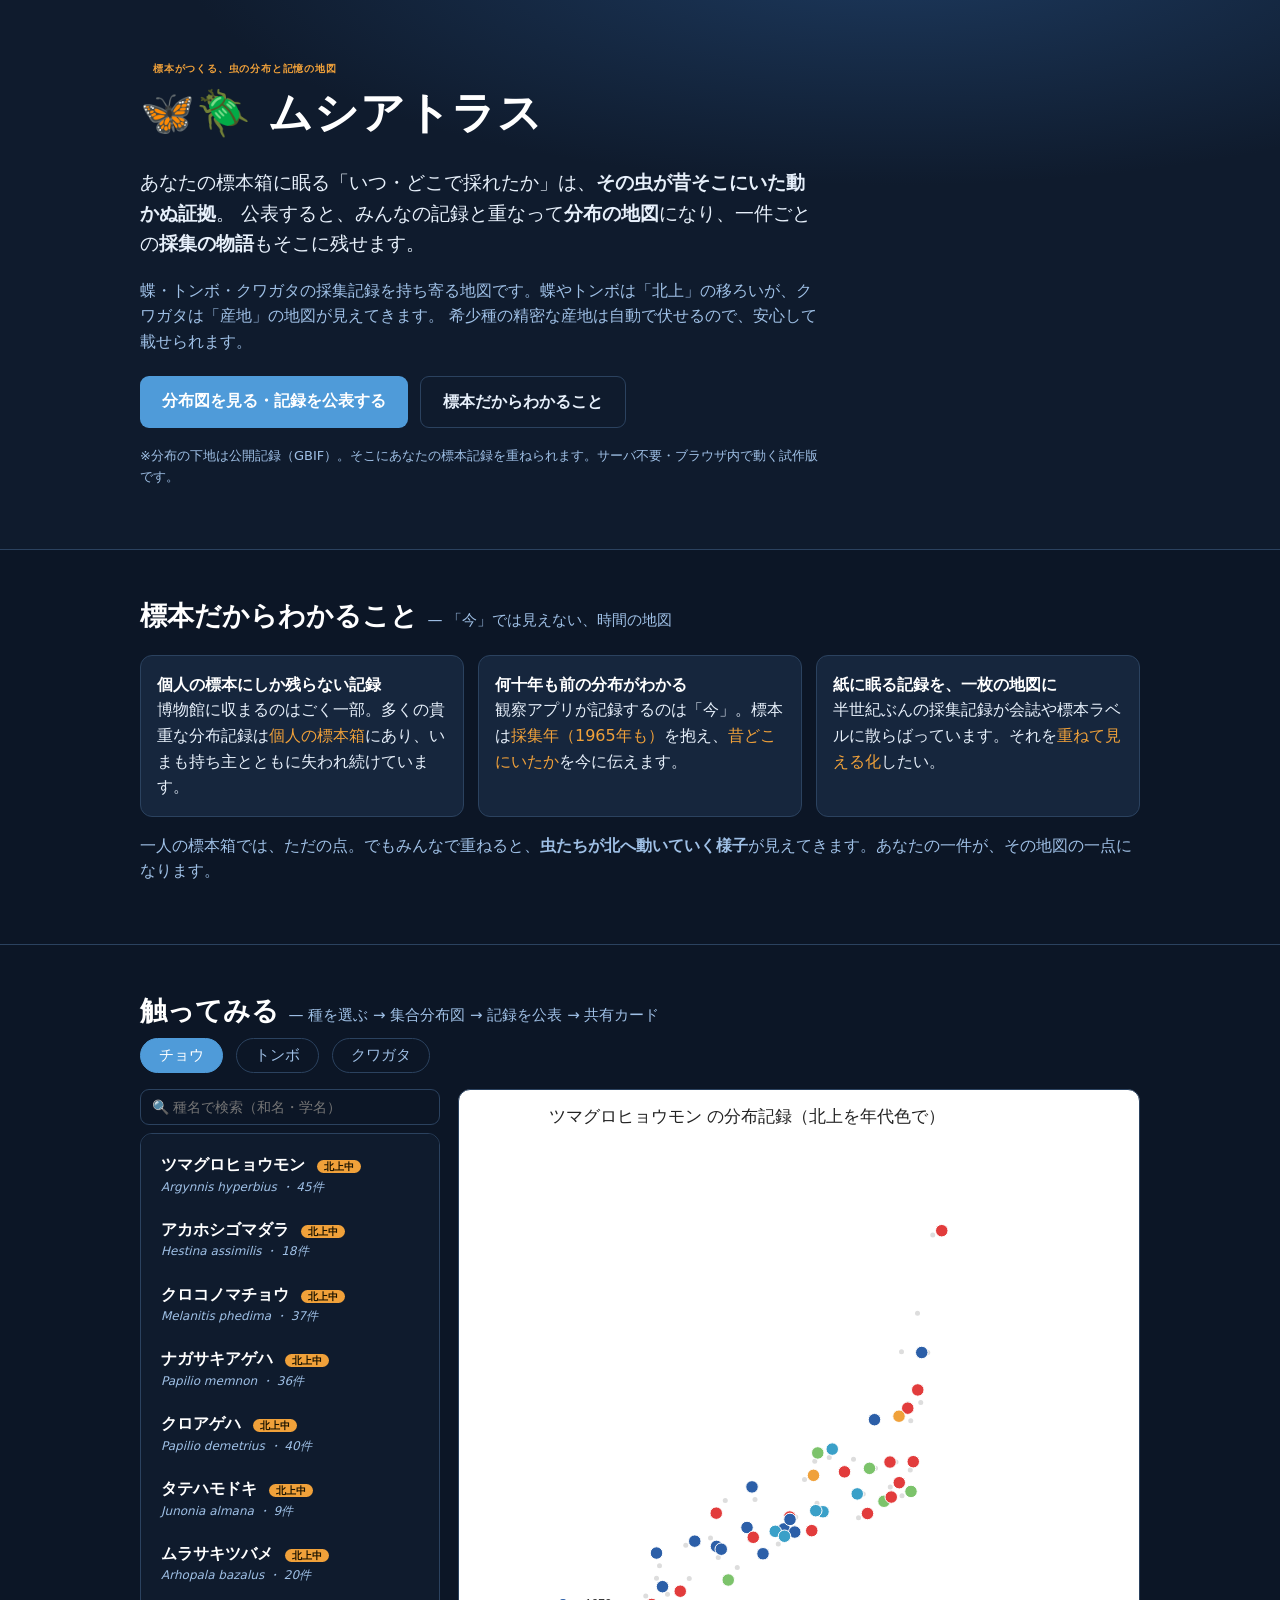
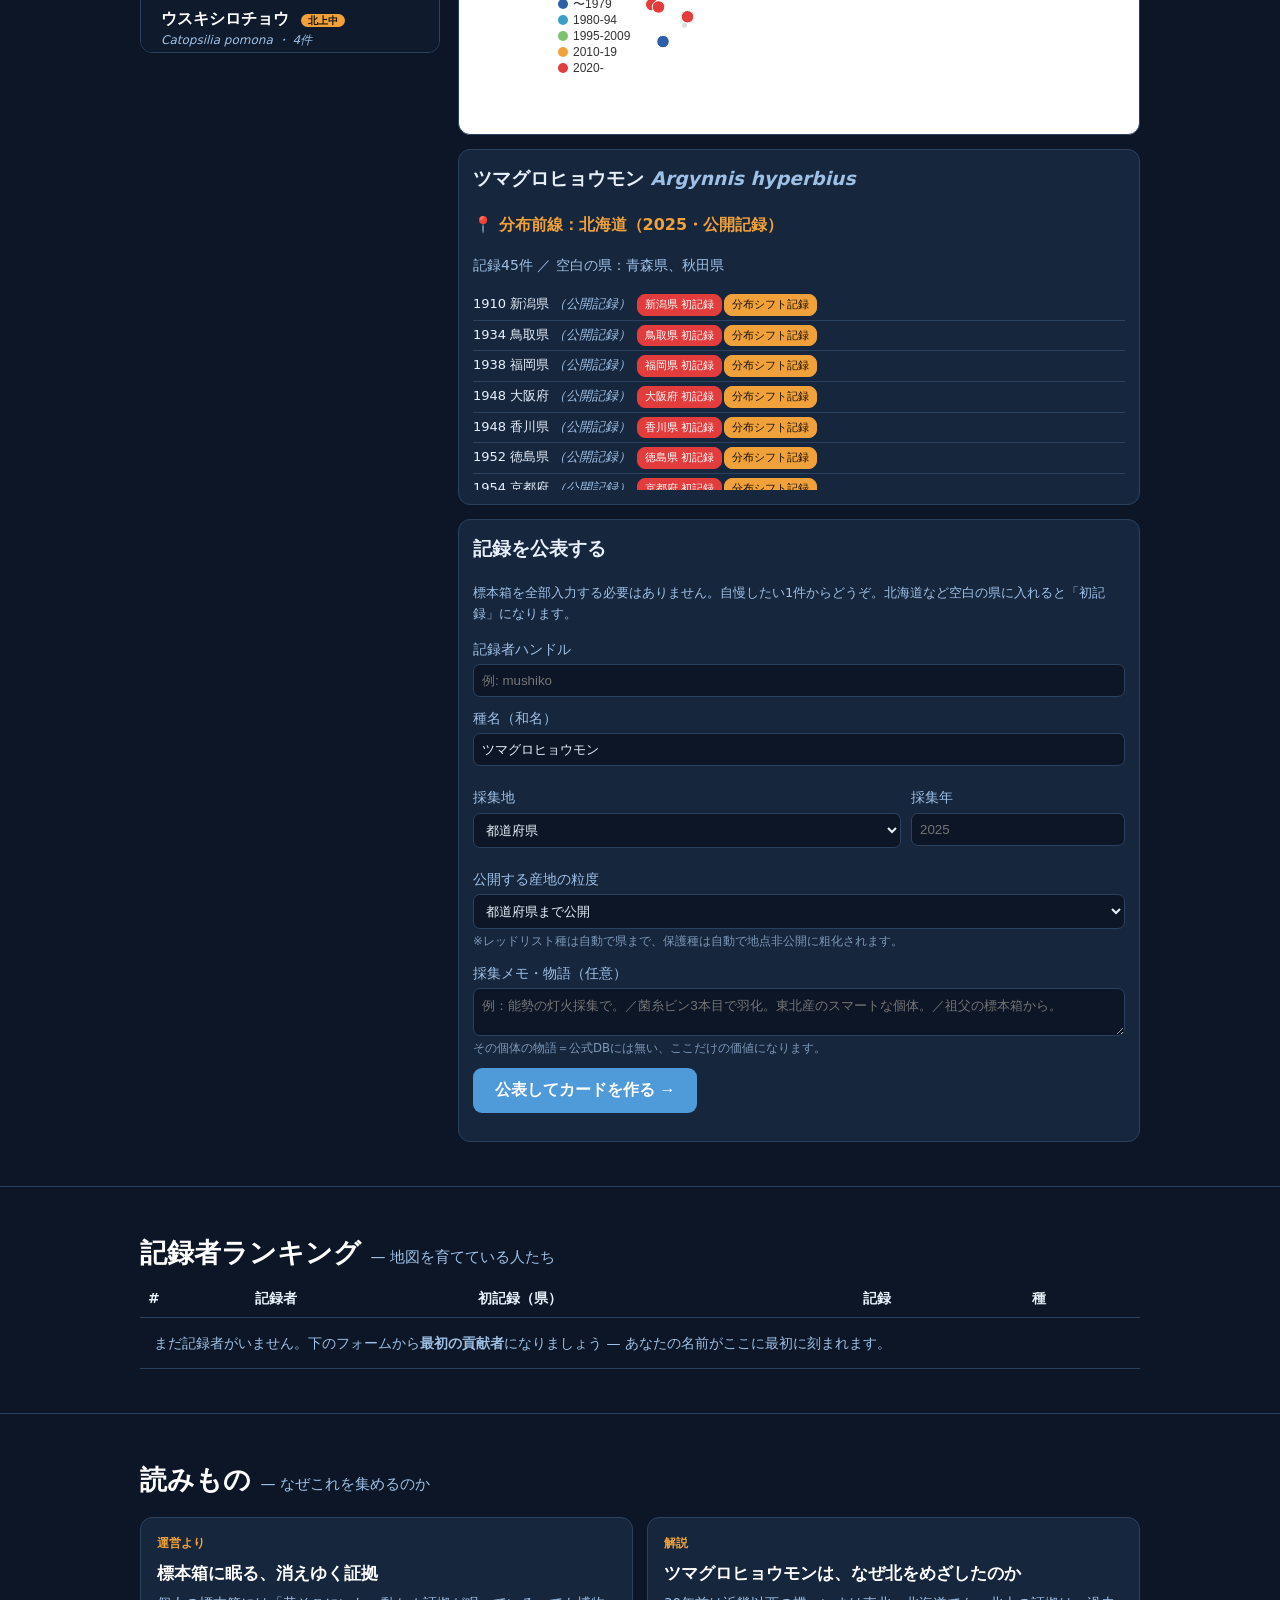
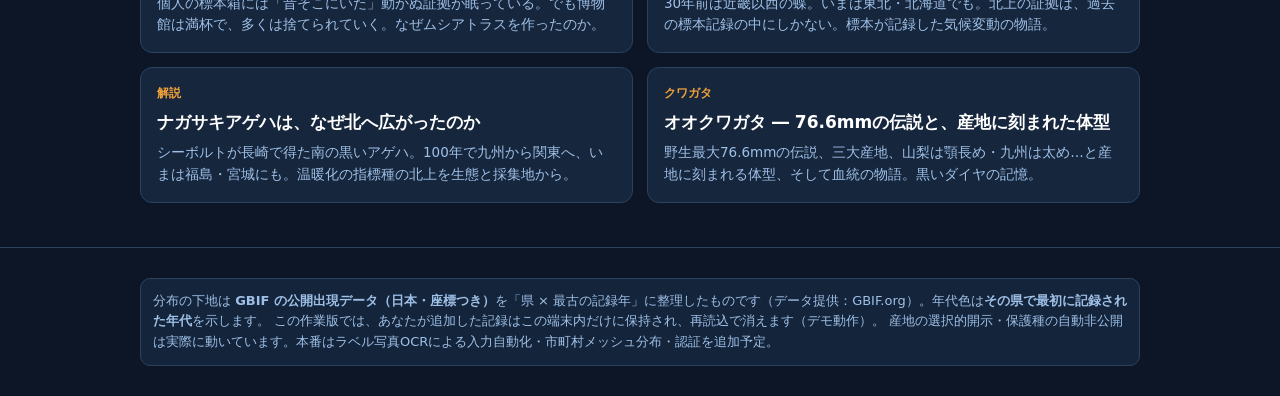
==== commit 8a217aa3: "クワガタ追加(GBIF/オオクワ手動補完)・メモ欄実装・地図のRetina鮮明化・オオクワ記事・来訪者向けコピー" ====
--- a/index.html
+++ b/index.html
@@ -64,11 +64,11 @@
 
 <header class="hero">
   <div class="wrap">
-    <div class="tag">飛ぶ虫の分布シフト</div>
-    <h1>🦋 ムシアトラス</h1>
+    <div class="tag">標本がつくる、虫の分布と記憶の地図</div>
+    <h1>🦋🪲 ムシアトラス</h1>
     <p class="lead">あなたの標本箱に眠る「いつ・どこで採れたか」は、<b>その虫が昔そこにいた動かぬ証拠</b>。
-       公表すると、みんなの記録と重なって<b>「昔ここにいた／今ここに来た」</b>が地図に浮かびます。</p>
-    <p class="sub">蝶とトンボの採集記録を持ち寄り、分布の移ろいをみんなで描く地図です。
+       公表すると、みんなの記録と重なって<b>分布の地図</b>になり、一件ごとの<b>採集の物語</b>もそこに残せます。</p>
+    <p class="sub">蝶・トンボ・クワガタの採集記録を持ち寄る地図です。蝶やトンボは「北上」の移ろいが、クワガタは「産地」の地図が見えてきます。
        希少種の精密な産地は自動で伏せるので、安心して載せられます。</p>
     <div class="cta-row">
       <a class="btn" href="#demo">分布図を見る・記録を公表する</a>
@@ -99,6 +99,7 @@
     <div class="tabs">
       <button data-g="butterfly" class="on">チョウ</button>
       <button data-g="dragonfly">トンボ</button>
+      <button data-g="beetle">クワガタ</button>
     </div>
     <div class="demo">
       <div>
@@ -127,6 +128,10 @@
                 <option value="hidden">地点を公開しない</option>
               </select>
               <small>※レッドリスト種は自動で県まで、保護種は自動で地点非公開に粗化されます。</small>
+            </label>
+            <label>採集メモ・物語（任意）
+              <textarea id="f_note" rows="2" placeholder="例：能勢の灯火採集で。／菌糸ビン3本目で羽化。東北産のスマートな個体。／祖父の標本箱から。"></textarea>
+              <small>その個体の物語＝公式DBには無い、ここだけの価値になります。</small>
             </label>
             <button class="btn" type="submit">公表してカードを作る →</button>
           </form>
@@ -163,6 +168,11 @@
         <h3>ナガサキアゲハは、なぜ北へ広がったのか</h3>
         <p>シーボルトが長崎で得た南の黒いアゲハ。100年で九州から関東へ、いまは福島・宮城にも。温暖化の指標種の北上を生態と採集地から。</p>
       </a>
+      <a class="ycard" href="yomimono-ookuwagata.html">
+        <div class="k">クワガタ</div>
+        <h3>オオクワガタ ― 76.6mmの伝説と、産地に刻まれた体型</h3>
+        <p>野生最大76.6mmの伝説、三大産地、山梨は顎長め・九州は太め…と産地に刻まれる体型、そして血統の物語。黒いダイヤの記憶。</p>
+      </a>
     </div>
   </div>
 </section>
--- a/style.css
+++ b/style.css
@@ -58,7 +58,7 @@
 
 /* form */
 .form label{display:block;margin:10px 0;font-size:14px;color:var(--mut)}
-.form input,.form select{display:block;width:100%;margin-top:4px;padding:8px;background:#0c1626;border:1px solid var(--line);border-radius:7px;color:var(--ink)}
+.form input,.form select,.form textarea{display:block;width:100%;margin-top:4px;padding:8px;background:#0c1626;border:1px solid var(--line);border-radius:7px;color:var(--ink)}
 .form .row{display:flex;gap:10px}
 .form small{color:#7e98b8}
 #cardout{margin-top:14px;text-align:center}
@@ -95,3 +95,5 @@
 .ycard p{color:var(--mut);font-size:13.5px;margin:0}
 
 .spsearch{width:100%;padding:9px 11px;margin-bottom:8px;background:#0c1626;border:1px solid var(--line);border-radius:9px;color:var(--ink);font-size:14px}
+
+.recnote{color:#cfe6ff;font-size:12.5px;margin:2px 0 0 0;padding:3px 8px;background:#13243b;border-left:2px solid var(--shift);border-radius:0 6px 6px 0}
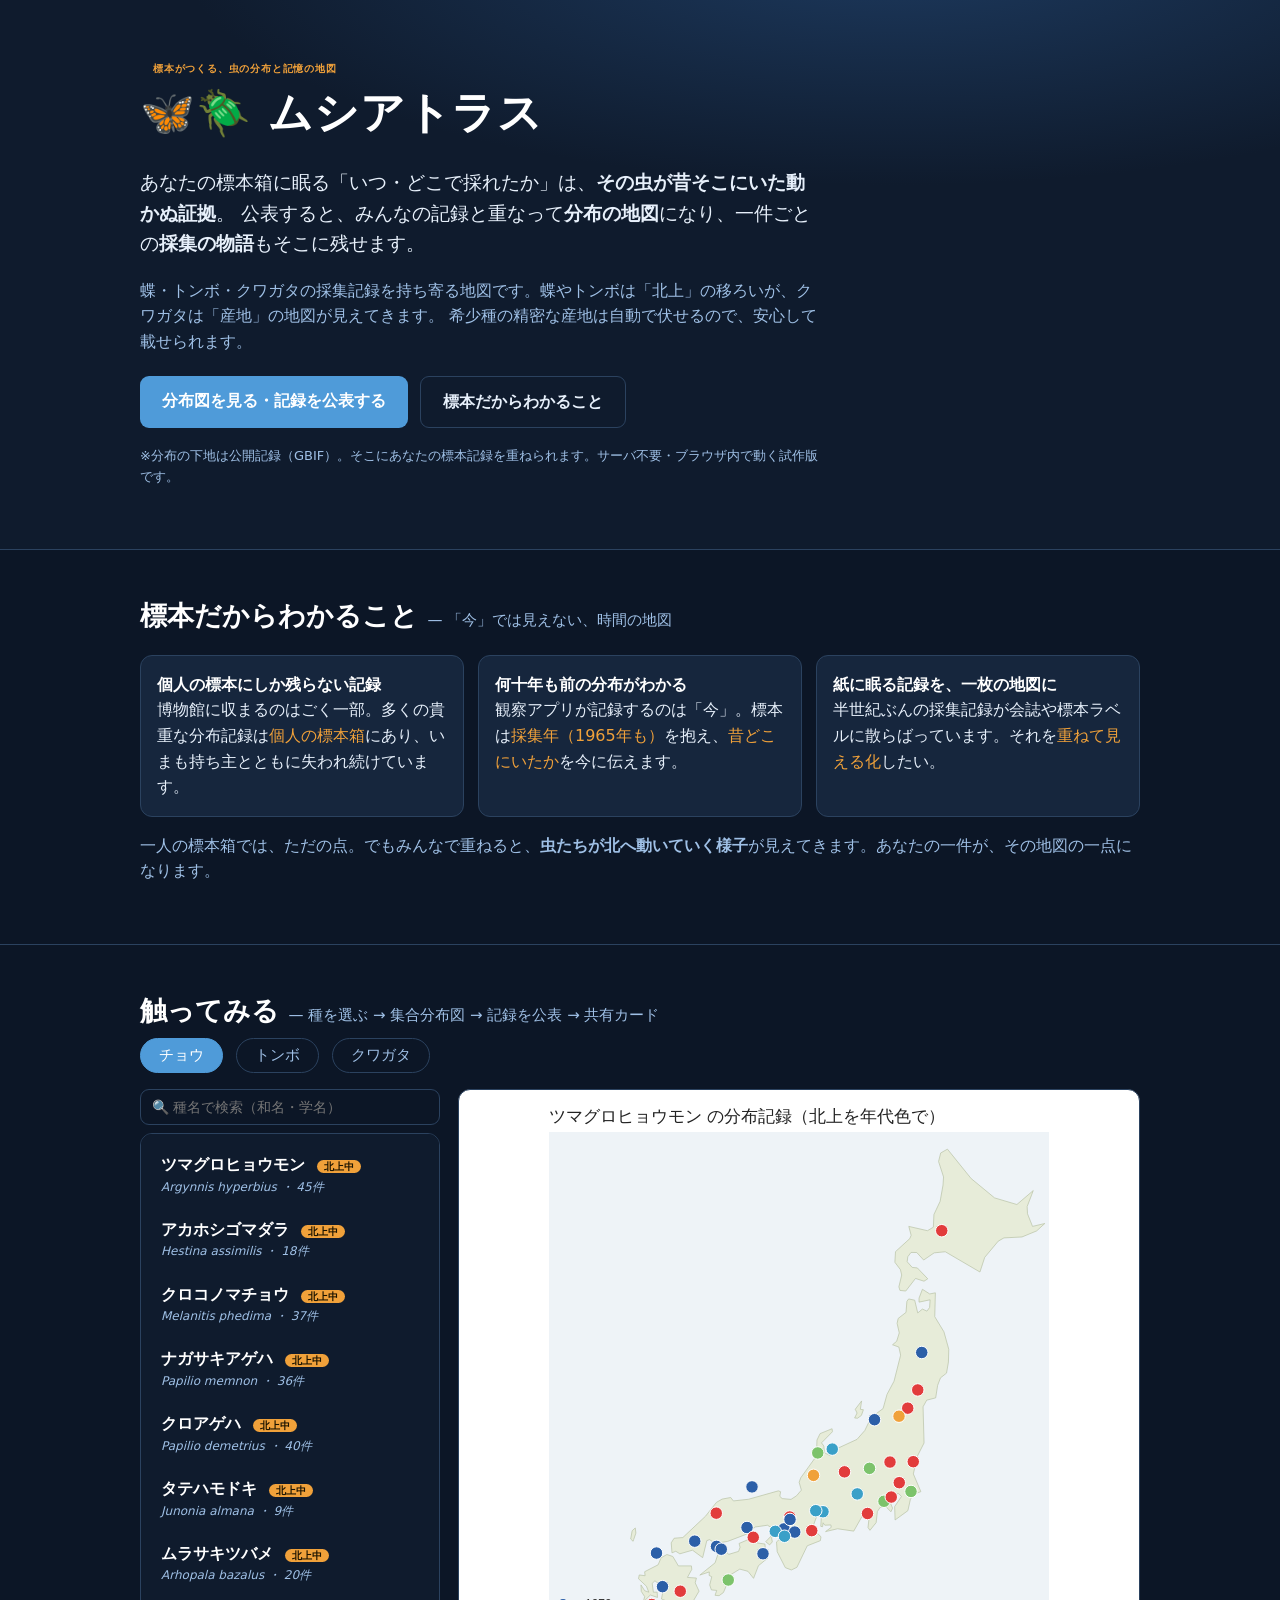
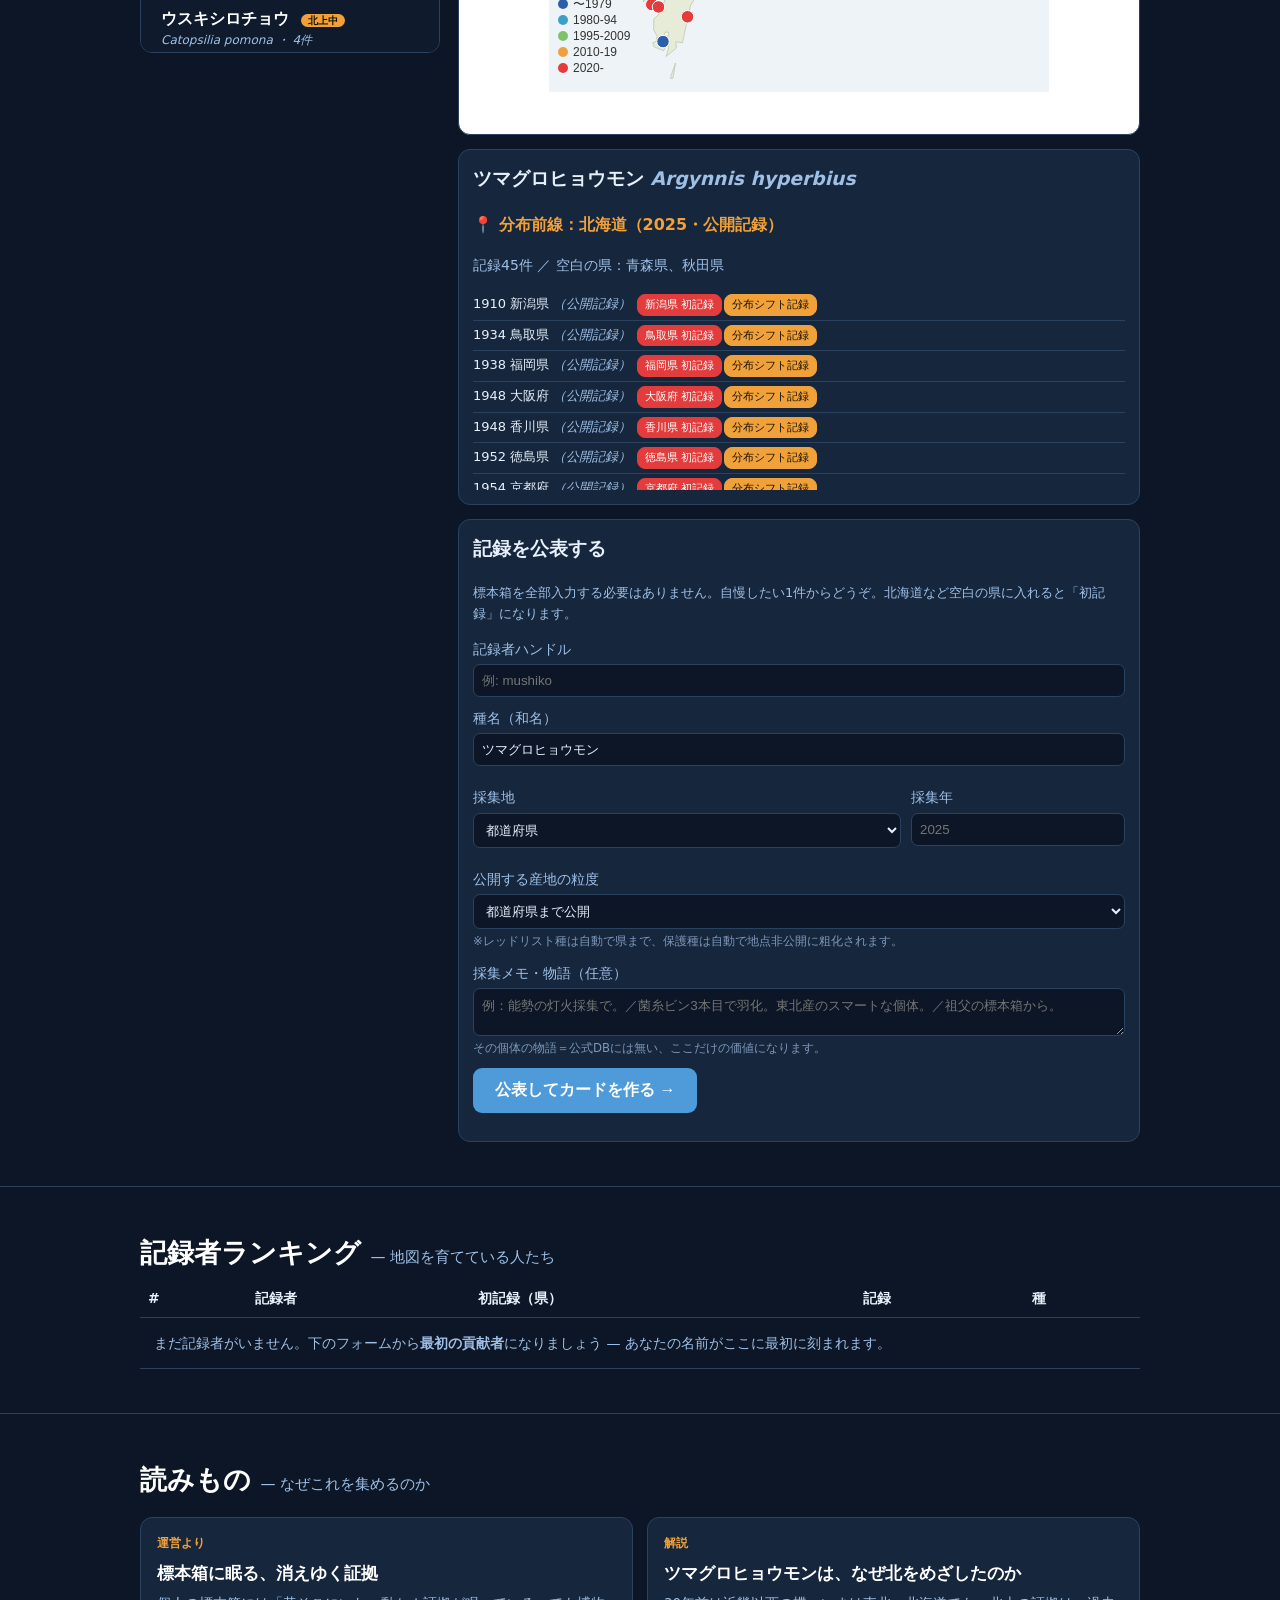
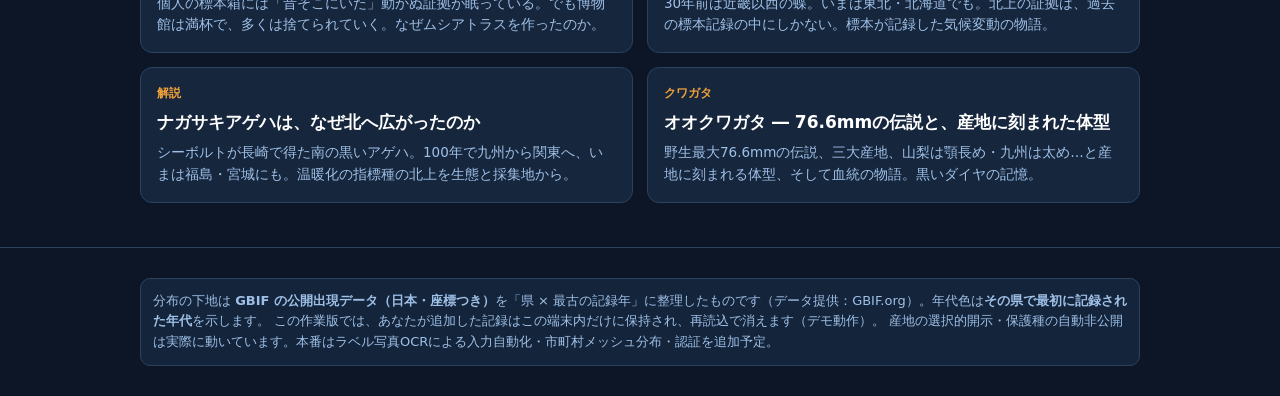
==== commit e79b5f27: "地図を実際の日本列島（海岸線）で描画 - 従来は都道府県重心のグレー点だけで「地図に見えない」問題 - Natural Earth 50m を簡略化した海岸線(japan-geo.js/5KB/301" ====
--- a/index.html
+++ b/index.html
@@ -186,6 +186,7 @@
 </footer>
 
 <script src="data.js"></script>
-<script src="app.js"></script>
+<script src="japan-geo.js"></script>
+<script src="app.js?v=3"></script>
 </body>
 </html>
